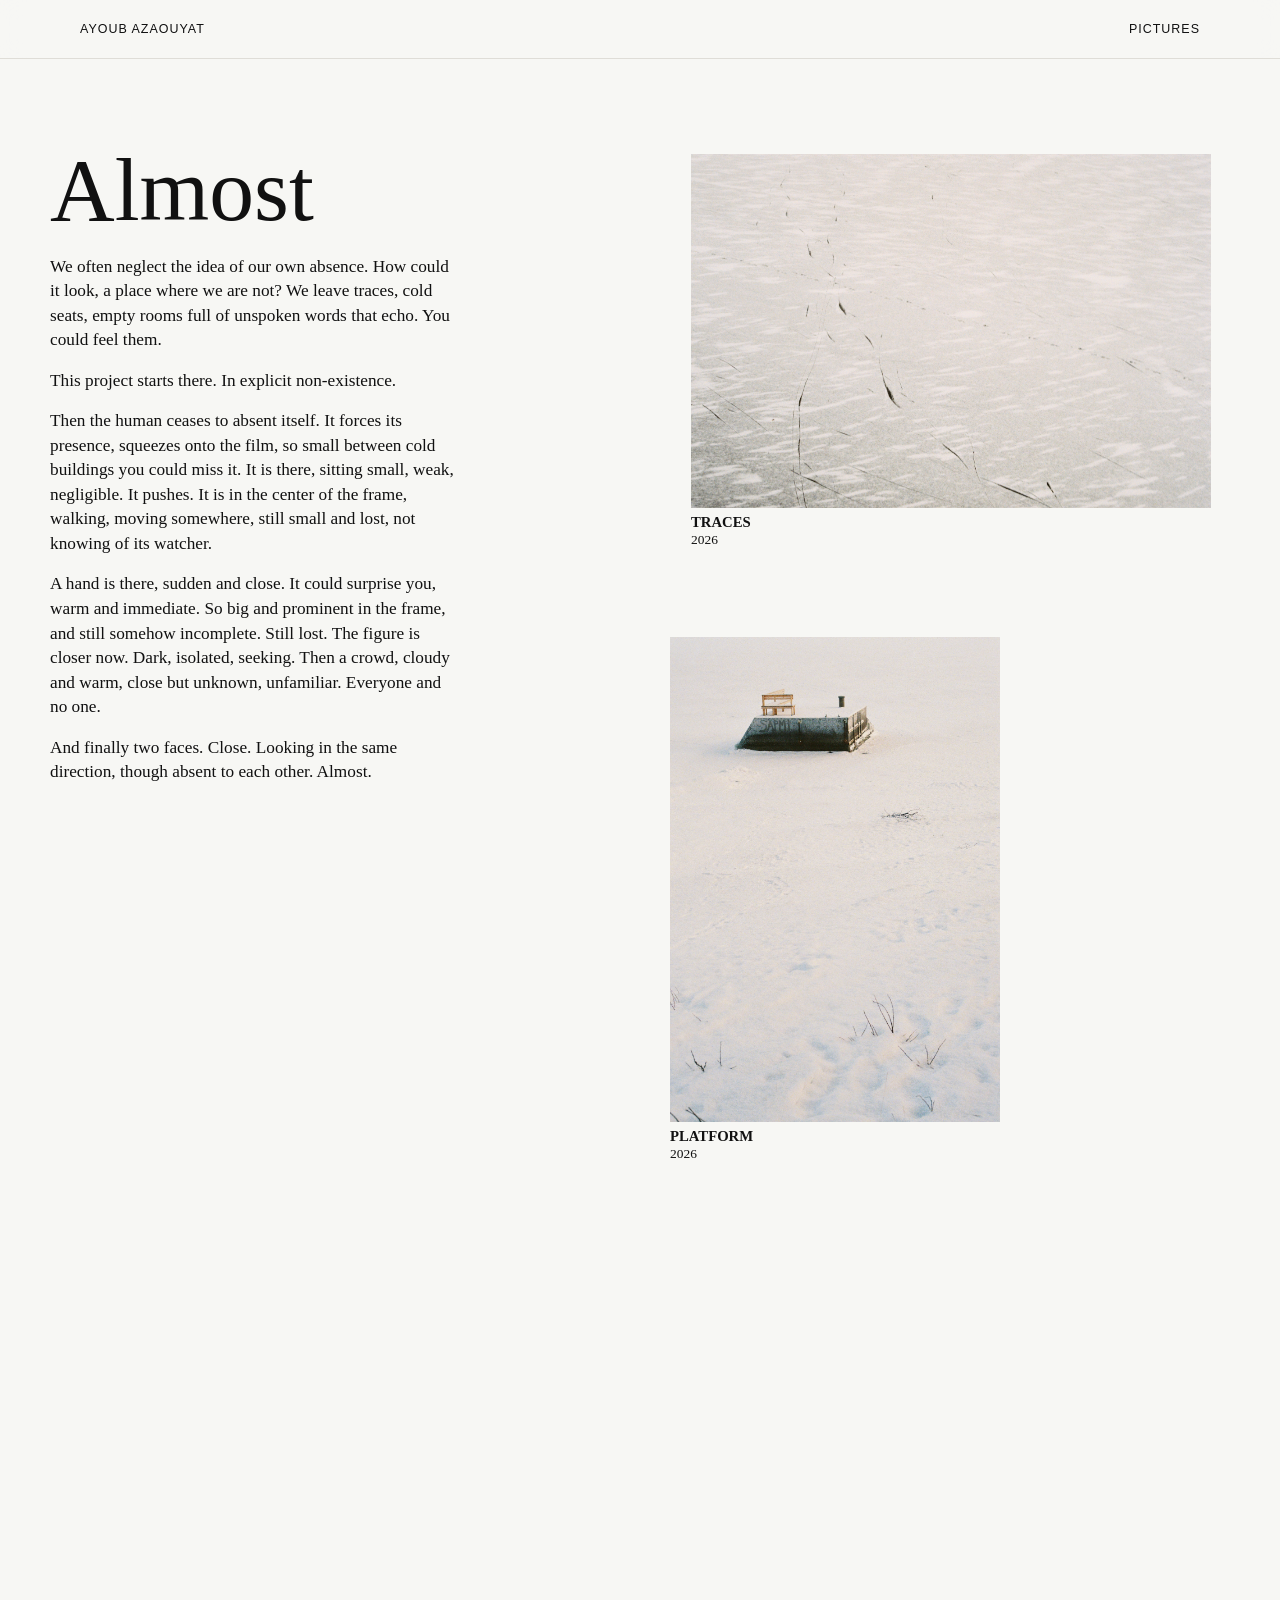
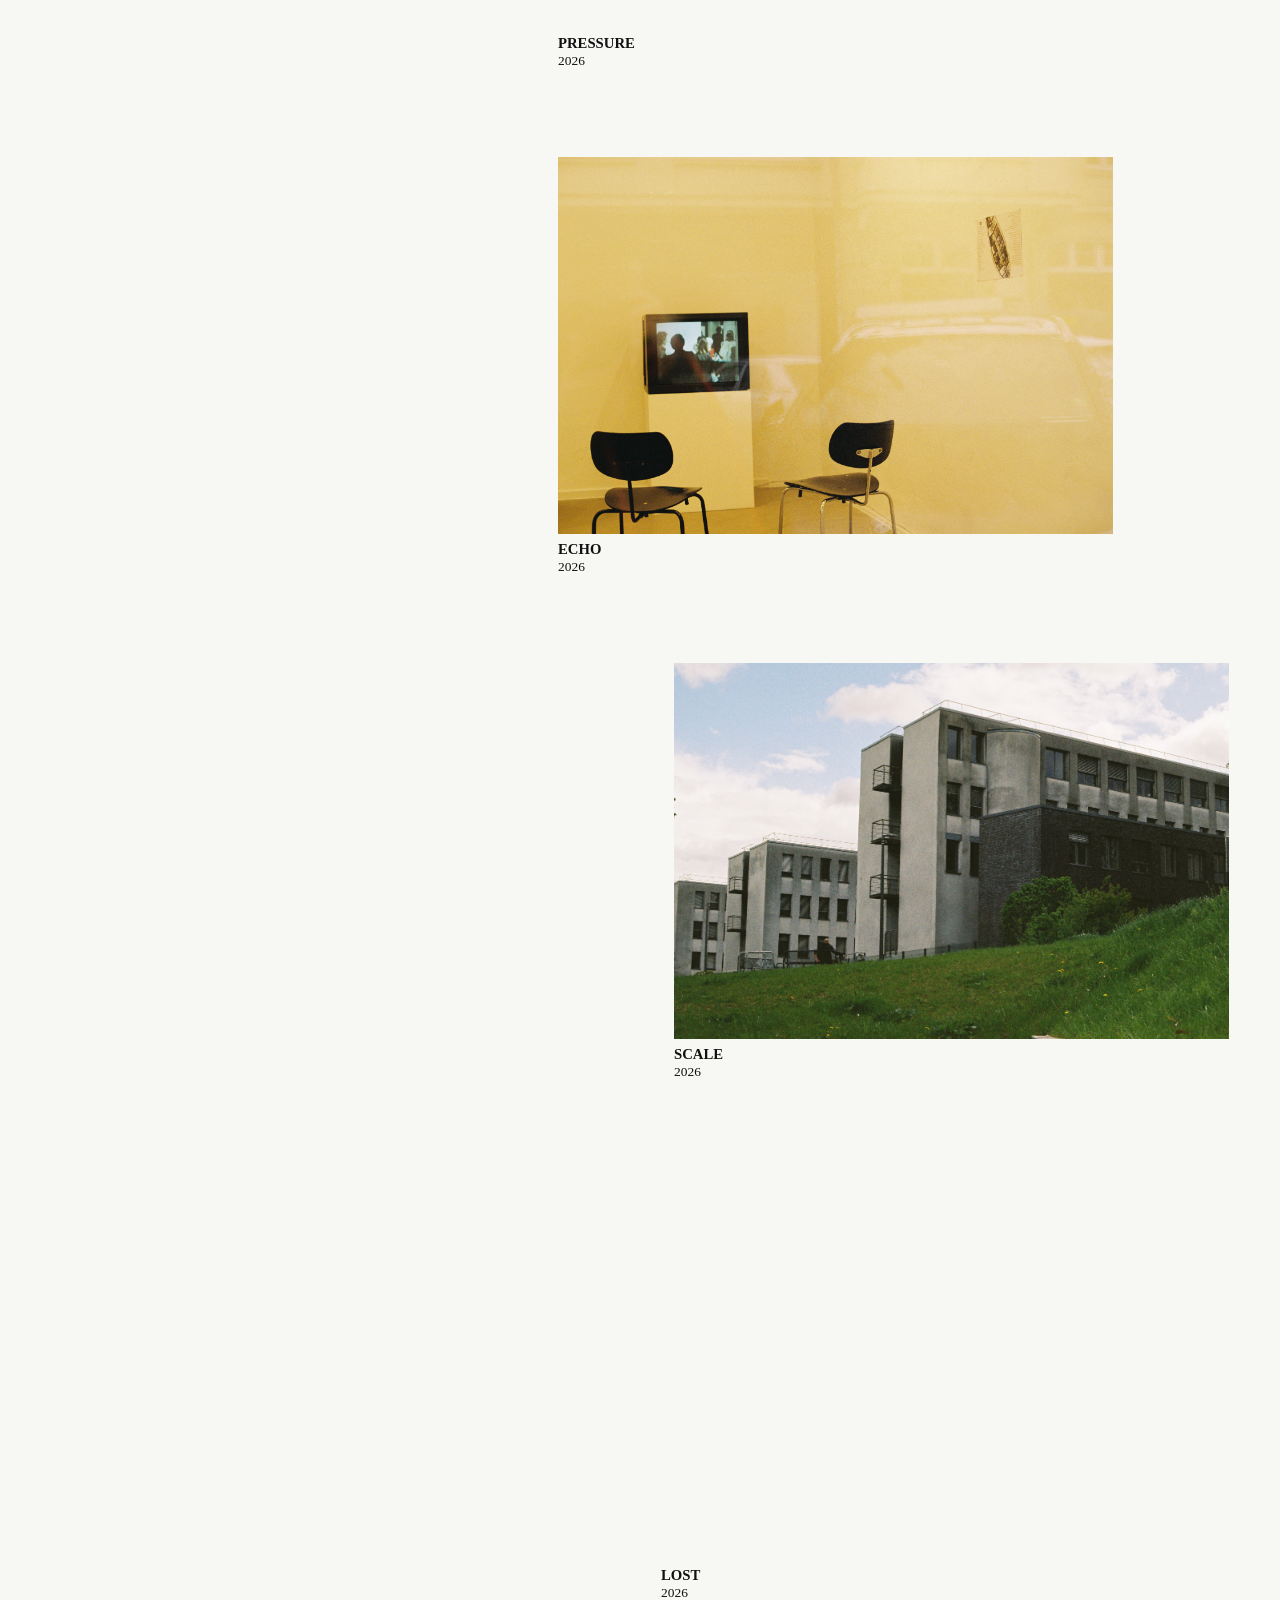
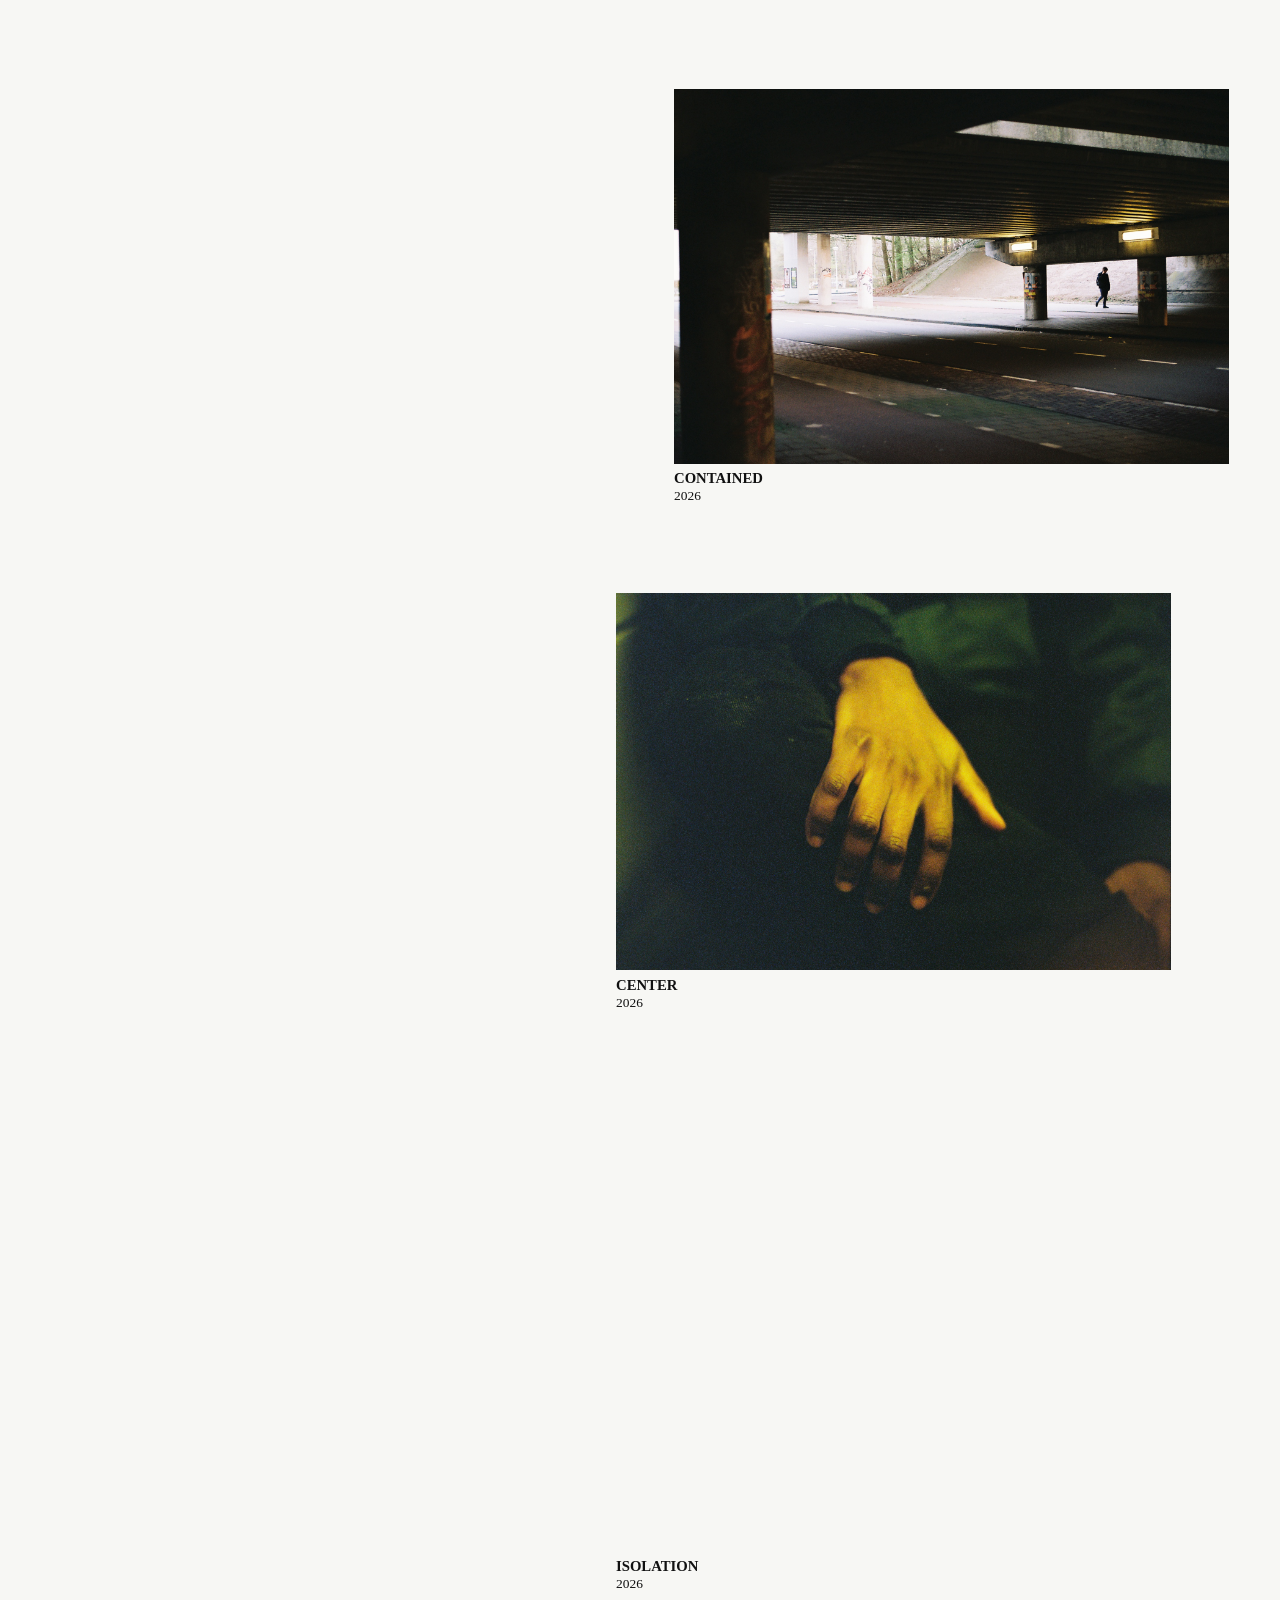
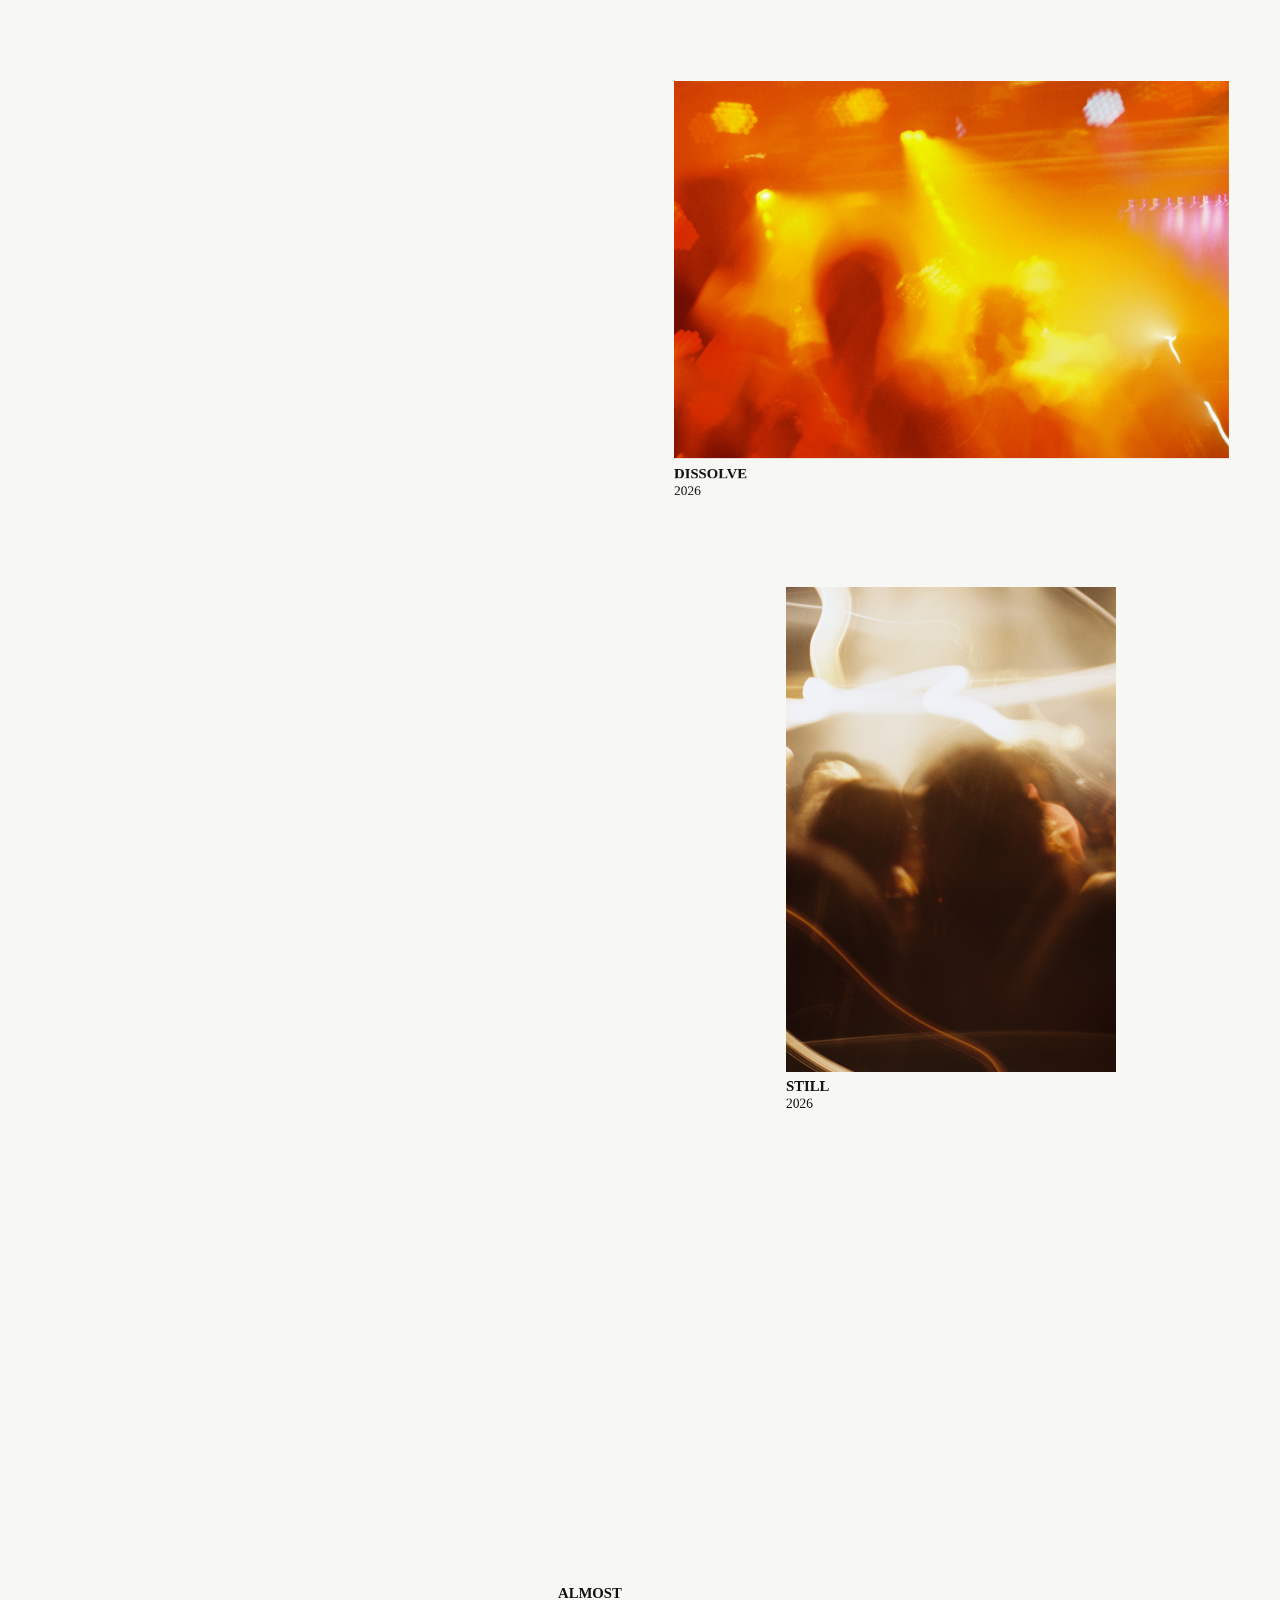
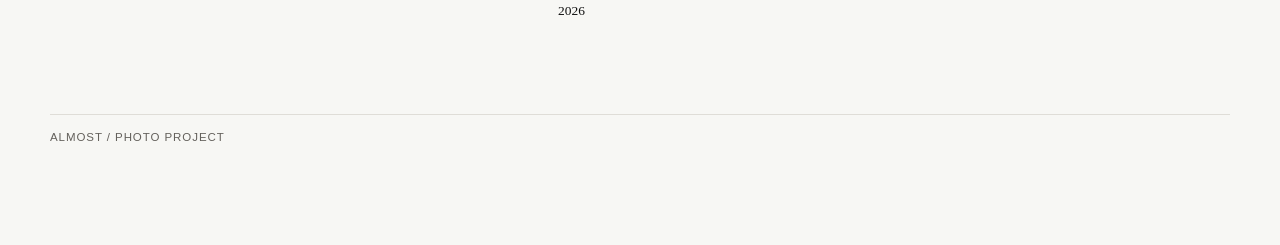
==== almost/index.html @ 8fbb7be8 "Use clean Almost project path" ====
<!DOCTYPE html>
<html lang="en">
<head>
	<meta charset="utf-8" />
	<meta name="viewport" content="width=device-width, initial-scale=1" />
	<title>Almost | Ayoub Azaouyat</title>
	<style>
		:root {
			color-scheme: light;
			--page: #f7f7f4;
			--paper: #ffffff;
			--ink: #111111;
			--muted: #64615c;
			--line: #dfddd7;
		}

		*,
		*::before,
		*::after {
			box-sizing: border-box;
		}

		html {
			scroll-behavior: smooth;
		}

		body {
			margin: 0;
			min-height: 100vh;
			color: var(--ink);
			background: var(--page);
			font-family: Georgia, "Times New Roman", serif;
		}

		body.focus-lock {
			overflow: hidden;
		}

		a {
			color: inherit;
		}

		.site-header {
			position: sticky;
			top: 0;
			z-index: 5;
			border-bottom: 1px solid var(--line);
			background: rgba(247, 247, 244, 0.9);
			backdrop-filter: blur(12px);
		}

		.nav {
			width: min(1120px, calc(100% - 32px));
			margin: 0 auto;
			min-height: 58px;
			display: flex;
			align-items: center;
			justify-content: space-between;
			gap: 1rem;
			font-family: Arial, Helvetica, sans-serif;
			font-size: 0.78rem;
			letter-spacing: 0.08em;
			text-transform: uppercase;
		}

		.nav a {
			text-decoration: none;
		}

		.nav a:hover,
		.nav a:focus-visible {
			text-decoration: underline;
			text-underline-offset: 0.32em;
		}

		main {
			width: min(1180px, calc(100% - 32px));
			margin: 0 auto;
			padding: clamp(2.8rem, 7vw, 5.8rem) 0 clamp(3rem, 8vw, 7rem);
		}

		.project {
			display: grid;
			grid-template-columns: minmax(280px, 0.75fr) minmax(0, 1.25fr);
			gap: clamp(2.5rem, 8vw, 7rem);
			align-items: start;
		}

		.intro {
			position: sticky;
			top: 96px;
			max-width: 440px;
			transition: transform 820ms cubic-bezier(0.25, 0.8, 0.25, 1);
			will-change: transform;
		}

		.kicker {
			margin: 0 0 0.8rem;
			font-family: Arial, Helvetica, sans-serif;
			font-size: 0.72rem;
			font-weight: 700;
			letter-spacing: 0.16em;
			text-transform: uppercase;
			color: var(--muted);
		}

		h1 {
			margin: 0 0 1.45rem;
			font-size: clamp(2.6rem, 8vw, 5.6rem);
			font-weight: 400;
			line-height: 0.92;
			letter-spacing: 0;
		}

		.statement {
			font-size: clamp(0.98rem, 1.5vw, 1.08rem);
			line-height: 1.42;
		}

		.statement p {
			margin: 0;
		}

		.statement p + p {
			margin-top: 1rem;
		}

		.gallery {
			display: flex;
			flex-direction: column;
			gap: clamp(3rem, 7vw, 6rem);
			padding-top: 0.35rem;
			overflow-x: clip;
		}

		.photo {
			--shift: 0px;
			margin: 0;
			width: min(92%, 580px);
			align-self: center;
			transform: translateX(var(--shift));
			transition: transform 900ms cubic-bezier(0.25, 0.8, 0.25, 1);
			will-change: transform;
		}

		.photo.small {
			width: min(84%, 520px);
		}

		.photo.medium {
			width: min(88%, 555px);
		}

		.photo.portrait {
			width: min(50%, 330px);
		}

		.photo.left {
			--shift: clamp(-58px, -6vw, -28px);
		}

		.photo.center {
			--shift: 0px;
		}

		.photo.right {
			--shift: clamp(28px, 6vw, 58px);
		}

		.photo a {
			display: block;
			background: transparent;
			text-decoration: none;
			cursor: zoom-in;
		}

		.photo img {
			display: block;
			width: 100%;
			max-width: 100%;
			height: auto;
			box-shadow: none;
		}

		.photo figcaption {
			margin-top: 0.45rem;
			color: var(--ink);
			line-height: 1.05;
		}

		.photo-title {
			display: block;
			font-size: clamp(0.82rem, 1.15vw, 0.95rem);
			font-weight: 700;
			text-transform: uppercase;
		}

		.photo-year {
			display: block;
			margin-top: 0.16rem;
			font-size: clamp(0.8rem, 1.05vw, 0.92rem);
		}

		body.focus-transition .intro {
			transform: translateX(clamp(-64px, -7vw, -32px));
		}

		body.focus-transition .photo.is-before {
			transform: translateX(var(--shift)) translateY(-18vh) scale(0.985);
		}

		body.focus-transition .photo.is-after {
			transform: translateX(var(--shift)) translateY(18vh) scale(0.985);
		}

		body.focus-transition .photo.is-current {
			transform: translateX(var(--shift)) scale(0.995);
		}

		body.focus-transition.focus-active .photo.is-current {
			transform: translateX(var(--shift)) scale(0.995);
		}

		.focus-view {
			position: fixed;
			inset: 0;
			z-index: 20;
			display: grid;
			grid-template-rows: auto 1fr;
			min-height: 100vh;
			padding: clamp(1rem, 2vw, 1.75rem);
			background: #ffffff;
			color: var(--ink);
			opacity: 0;
			pointer-events: none;
			visibility: hidden;
			transition: opacity 680ms cubic-bezier(0.25, 0.8, 0.25, 1), visibility 0s linear 680ms;
		}

		.focus-view.is-open {
			opacity: 1;
			pointer-events: auto;
			visibility: visible;
			transition-delay: 0s;
		}

		.focus-toolbar {
			display: flex;
			align-items: center;
			justify-content: space-between;
			gap: 1rem;
			min-height: 2.25rem;
			font-family: Arial, Helvetica, sans-serif;
			font-size: 0.68rem;
			letter-spacing: 0.1em;
			text-transform: uppercase;
		}

		.focus-count {
			color: var(--muted);
		}

		.focus-button {
			appearance: none;
			border: 0;
			border-radius: 0;
			padding: 0;
			color: inherit;
			background: transparent;
			font: inherit;
			letter-spacing: inherit;
			text-transform: inherit;
			cursor: pointer;
		}

		.focus-button:hover,
		.focus-button:focus-visible {
			text-decoration: underline;
			text-underline-offset: 0.32em;
		}

		.focus-stage {
			position: relative;
			display: grid;
			grid-template-rows: minmax(0, 1fr) auto;
			justify-items: center;
			align-items: end;
			gap: 1.1rem;
			min-height: 0;
		}

		.focus-figure {
			--origin-x: 0px;
			--origin-y: 0px;
			--origin-scale-x: 1;
			--origin-scale-y: 1;
			justify-self: center;
			margin: 0;
			display: flex;
			flex-direction: column;
			align-items: flex-start;
			justify-content: center;
			width: fit-content;
			max-width: 100%;
			min-height: 0;
			height: 100%;
			transform: translate(var(--origin-x), var(--origin-y)) scale(var(--origin-scale-x), var(--origin-scale-y));
			transform-origin: top left;
			transition: transform 1400ms cubic-bezier(0.18, 0.72, 0.2, 1);
		}

		.focus-view.is-open .focus-figure {
			transform: translate(0, 0) scale(1);
		}

		.focus-image-wrap {
			display: flex;
			align-items: flex-end;
			justify-content: center;
			width: 100%;
			min-height: 0;
			flex: 1 1 auto;
		}

		.focus-image {
			display: block;
			width: auto;
			max-width: min(100%, 1120px);
			max-height: calc(100vh - 12.5rem);
			height: auto;
			object-fit: contain;
			opacity: 1;
		}

		.focus-caption {
			width: 100%;
			margin: 0.3rem 0 0;
			line-height: 1.05;
		}

		.focus-title {
			display: block;
			font-size: clamp(0.92rem, 1.25vw, 1.08rem);
			font-weight: 700;
			text-transform: uppercase;
		}

		.focus-year {
			display: block;
			margin-top: 0.18rem;
			font-size: clamp(0.88rem, 1.15vw, 1rem);
		}

		.focus-nav {
			padding: 0;
			font-size: 0.72rem;
		}

		.focus-controls {
			display: flex;
			align-items: center;
			justify-content: center;
			gap: clamp(2rem, 8vw, 5.5rem);
			width: min(100%, 1120px);
			padding-bottom: clamp(0.35rem, 1.2vw, 0.9rem);
			opacity: 0;
			transform: translateY(5px);
			transition: opacity 620ms ease, transform 680ms cubic-bezier(0.25, 0.8, 0.25, 1);
		}

		.focus-view.is-open .focus-controls {
			opacity: 1;
			transform: translateY(0);
		}

		@media (prefers-reduced-motion: reduce) {
			.intro,
			.photo,
			.focus-view,
			.focus-figure,
			.focus-controls {
				transition: none;
			}
		}

		.footer-note {
			margin: clamp(3rem, 8vw, 6rem) 0 0;
			border-top: 1px solid var(--line);
			padding-top: 1rem;
			font-family: Arial, Helvetica, sans-serif;
			font-size: 0.72rem;
			letter-spacing: 0.08em;
			text-transform: uppercase;
			color: var(--muted);
		}

		@media (max-width: 820px) {
			.nav {
				min-height: 54px;
			}

			.project {
				grid-template-columns: 1fr;
			}

			.intro {
				position: static;
				max-width: 680px;
			}

			.gallery {
				gap: clamp(2rem, 8vw, 3.8rem);
			}

			.focus-image {
				max-height: calc(100vh - 13rem);
			}
		}

		@media (max-width: 560px) {
			main {
				width: min(100% - 24px, 1120px);
			}

			.photo,
			.photo.small,
			.photo.medium,
			.photo.portrait {
				width: min(100%, 520px);
				align-self: stretch;
				transform: none;
			}

			.focus-view {
				padding: 0.85rem;
			}
		}
	</style>
</head>
<body>
	<header class="site-header">
		<nav class="nav" aria-label="Project navigation">
			<a href="../index.html">Ayoub Azaouyat</a>
			<a href="#pictures">Pictures</a>
		</nav>
	</header>

	<main>
		<article class="project">
			<section class="intro" aria-labelledby="project-title">
				<h1 id="project-title">Almost</h1>
				<div class="statement">
					<p>We often neglect the idea of our own absence. How could it look, a place where we are not? We leave traces, cold seats, empty rooms full of unspoken words that echo. You could feel them.</p>
					<p>This project starts there. In explicit non-existence.</p>
					<p>Then the human ceases to absent itself. It forces its presence, squeezes onto the film, so small between cold buildings you could miss it. It is there, sitting small, weak, negligible. It pushes. It is in the center of the frame, walking, moving somewhere, still small and lost, not knowing of its watcher.</p>
					<p>A hand is there, sudden and close. It could surprise you, warm and immediate. So big and prominent in the frame, and still somehow incomplete. Still lost. The figure is closer now. Dark, isolated, seeking. Then a crowd, cloudy and warm, close but unknown, unfamiliar. Everyone and no one.</p>
					<p>And finally two faces. Close. Looking in the same direction, though absent to each other. Almost.</p>
				</div>
			</section>

			<section class="gallery" id="pictures" aria-label="Almost pictures">
				<figure class="photo small right" data-order="1">
					<a href="../almost%20pictures/Traces_2026.jpg">
						<img src="../almost%20pictures/Traces_2026.jpg" alt="Traces, 2026." loading="eager" decoding="async" />
					</a>
					<figcaption>
						<span class="photo-title">Traces</span>
						<span class="photo-year">2026</span>
					</figcaption>
				</figure>
				<figure class="photo portrait left" data-order="2">
					<a href="../almost%20pictures/Platform_2026.jpg">
						<img src="../almost%20pictures/Platform_2026.jpg" alt="Platform, 2026." loading="lazy" decoding="async" />
					</a>
					<figcaption>
						<span class="photo-title">Platform</span>
						<span class="photo-year">2026</span>
					</figcaption>
				</figure>
				<figure class="photo medium left" data-order="3">
					<a href="../almost%20pictures/Pressure_2026.JPG">
						<img src="../almost%20pictures/Pressure_2026.JPG" alt="Pressure, 2026." loading="lazy" decoding="async" />
					</a>
					<figcaption>
						<span class="photo-title">Pressure</span>
						<span class="photo-year">2026</span>
					</figcaption>
				</figure>
				<figure class="photo medium left" data-order="4">
					<a href="../almost%20pictures/Echo_2026.JPG">
						<img src="../almost%20pictures/Echo_2026.JPG" alt="Echo, 2026." loading="lazy" decoding="async" />
					</a>
					<figcaption>
						<span class="photo-title">Echo</span>
						<span class="photo-year">2026</span>
					</figcaption>
				</figure>
				<figure class="photo medium right" data-order="5">
					<a href="../almost%20pictures/Scale_2026.jpg">
						<img src="../almost%20pictures/Scale_2026.jpg" alt="Scale, 2026." loading="lazy" decoding="async" />
					</a>
					<figcaption>
						<span class="photo-title">Scale</span>
						<span class="photo-year">2026</span>
					</figcaption>
				</figure>
				<figure class="photo right" data-order="6">
					<a href="../almost%20pictures/Lost_2026.jpg">
						<img src="../almost%20pictures/Lost_2026.jpg" alt="Lost, 2026." loading="lazy" decoding="async" />
					</a>
					<figcaption>
						<span class="photo-title">Lost</span>
						<span class="photo-year">2026</span>
					</figcaption>
				</figure>
				<figure class="photo medium right" data-order="7">
					<a href="../almost%20pictures/Contained_2026.JPG">
						<img src="../almost%20pictures/Contained_2026.JPG" alt="Contained, 2026." loading="lazy" decoding="async" />
					</a>
					<figcaption>
						<span class="photo-title">Contained</span>
						<span class="photo-year">2026</span>
					</figcaption>
				</figure>
				<figure class="photo medium center" data-order="8">
					<a href="../almost%20pictures/Center_20226.JPG">
						<img src="../almost%20pictures/Center_20226.JPG" alt="Center, 2026." loading="lazy" decoding="async" />
					</a>
					<figcaption>
						<span class="photo-title">Center</span>
						<span class="photo-year">2026</span>
					</figcaption>
				</figure>
				<figure class="photo medium center" data-order="9">
					<a href="../almost%20pictures/Isolation_2026.JPG">
						<img src="../almost%20pictures/Isolation_2026.JPG" alt="Isolation, 2026." loading="lazy" decoding="async" />
					</a>
					<figcaption>
						<span class="photo-title">Isolation</span>
						<span class="photo-year">2026</span>
					</figcaption>
				</figure>
				<figure class="photo medium right" data-order="10">
					<a href="../almost%20pictures/Dissolve_2026.JPG">
						<img src="../almost%20pictures/Dissolve_2026.JPG" alt="Dissolve, 2026." loading="lazy" decoding="async" />
					</a>
					<figcaption>
						<span class="photo-title">Dissolve</span>
						<span class="photo-year">2026</span>
					</figcaption>
				</figure>
				<figure class="photo portrait right" data-order="11">
					<a href="../almost%20pictures/Still_2026.jpg">
						<img src="../almost%20pictures/Still_2026.jpg" alt="Still, 2026." loading="lazy" decoding="async" />
					</a>
					<figcaption>
						<span class="photo-title">Still</span>
						<span class="photo-year">2026</span>
					</figcaption>
				</figure>
				<figure class="photo medium left" data-order="12">
					<a href="../almost%20pictures/Almost_2026.JPG">
						<img src="../almost%20pictures/Almost_2026.JPG" alt="Almost, 2026." loading="lazy" decoding="async" />
					</a>
					<figcaption>
						<span class="photo-title">Almost</span>
						<span class="photo-year">2026</span>
					</figcaption>
				</figure>
			</section>
		</article>

		<p class="footer-note">Almost / Photo project</p>
	</main>

	<div class="focus-view" id="focus-view" aria-hidden="true">
		<div class="focus-toolbar">
			<button class="focus-button" type="button" data-focus-close>Back</button>
			<span class="focus-count" id="focus-count"></span>
		</div>
		<div class="focus-stage">
			<figure class="focus-figure">
				<div class="focus-image-wrap">
					<img class="focus-image" id="focus-image" alt="" />
				</div>
				<figcaption class="focus-caption">
					<span class="focus-title" id="focus-title"></span>
					<span class="focus-year" id="focus-year"></span>
				</figcaption>
			</figure>
			<div class="focus-controls">
				<button class="focus-button focus-nav" type="button" data-focus-prev>Previous</button>
				<button class="focus-button focus-nav" type="button" data-focus-next>Next</button>
			</div>
		</div>
	</div>

	<script>
		(() => {
			const figures = [...document.querySelectorAll(".gallery figure")]
				.sort((a, b) => Number(a.dataset.order) - Number(b.dataset.order));
			const focusView = document.getElementById("focus-view");
			const focusFigure = document.querySelector(".focus-figure");
			const focusImage = document.getElementById("focus-image");
			const focusTitle = document.getElementById("focus-title");
			const focusYear = document.getElementById("focus-year");
			const focusCount = document.getElementById("focus-count");
			const closeButton = document.querySelector("[data-focus-close]");
			const prevButton = document.querySelector("[data-focus-prev]");
			const nextButton = document.querySelector("[data-focus-next]");
			let currentIndex = 0;
			let lastTrigger = null;
			let closeTimer = null;
			let openTimer = null;

			const pictures = figures.map((figure) => {
				const image = figure.querySelector("img");
				return {
					figure,
					image,
					link: figure.querySelector("a"),
					src: image.currentSrc || image.src,
					alt: image.alt,
					title: figure.querySelector(".photo-title").textContent.trim(),
					year: figure.querySelector(".photo-year").textContent.trim()
				};
			});

			function showPicture(index) {
				currentIndex = (index + pictures.length) % pictures.length;
				const picture = pictures[currentIndex];
				focusImage.src = picture.src;
				focusImage.alt = picture.alt;
				focusTitle.textContent = picture.title;
				focusYear.textContent = picture.year;
				focusCount.textContent = `${currentIndex + 1} / ${pictures.length}`;
			}

			function openFocus(index, trigger) {
				window.clearTimeout(closeTimer);
				window.clearTimeout(openTimer);
				lastTrigger = trigger;
				showPicture(index);
				prepareMainTransition(index);
				document.body.classList.add("focus-lock", "focus-transition");
				openTimer = window.setTimeout(() => {
					document.body.classList.add("focus-active");
					setFocusOrigin(pictures[index]);
					focusView.classList.add("is-open");
					focusView.setAttribute("aria-hidden", "false");
					closeButton.focus({ preventScroll: true });
				}, 220);
			}

			function closeFocus() {
				window.clearTimeout(openTimer);
				focusView.classList.remove("is-open");
				focusView.setAttribute("aria-hidden", "true");
				closeTimer = window.setTimeout(() => {
					clearMainTransition();
					document.body.classList.remove("focus-lock", "focus-transition", "focus-active");
					if (lastTrigger) {
						lastTrigger.focus({ preventScroll: true });
					}
				}, 520);
			}

			function showNext() {
				showPicture(currentIndex + 1);
			}

			function showPrevious() {
				showPicture(currentIndex - 1);
			}

			function prepareMainTransition(index) {
				pictures.forEach((picture, pictureIndex) => {
					picture.figure.classList.toggle("is-before", pictureIndex < index);
					picture.figure.classList.toggle("is-current", pictureIndex === index);
					picture.figure.classList.toggle("is-after", pictureIndex > index);
				});
			}

			function clearMainTransition() {
				pictures.forEach((picture) => {
					picture.figure.classList.remove("is-before", "is-current", "is-after");
				});
			}

			function setFocusOrigin(picture) {
				if (!picture || window.matchMedia("(prefers-reduced-motion: reduce)").matches) {
					focusFigure.style.removeProperty("--origin-x");
					focusFigure.style.removeProperty("--origin-y");
					focusFigure.style.removeProperty("--origin-scale-x");
					focusFigure.style.removeProperty("--origin-scale-y");
					return;
				}

				const start = picture.figure.getBoundingClientRect();
				const end = focusFigure.getBoundingClientRect();
				if (!start.width || !start.height || !end.width || !end.height) {
					return;
				}

				focusFigure.style.setProperty("--origin-x", `${start.left - end.left}px`);
				focusFigure.style.setProperty("--origin-y", `${start.top - end.top}px`);
				focusFigure.style.setProperty("--origin-scale-x", `${start.width / end.width}`);
				focusFigure.style.setProperty("--origin-scale-y", `${start.height / end.height}`);
			}

			pictures.forEach((picture, index) => {
				picture.link.addEventListener("click", (event) => {
					event.preventDefault();
					openFocus(index, picture.link);
				});
			});

			closeButton.addEventListener("click", closeFocus);
			nextButton.addEventListener("click", showNext);
			prevButton.addEventListener("click", showPrevious);

			document.addEventListener("keydown", (event) => {
				if (!focusView.classList.contains("is-open")) {
					return;
				}

				if (event.key === "Escape") {
					closeFocus();
				} else if (event.key === "ArrowRight") {
					showNext();
				} else if (event.key === "ArrowLeft") {
					showPrevious();
				}
			});
		})();
	</script>
</body>
</html>
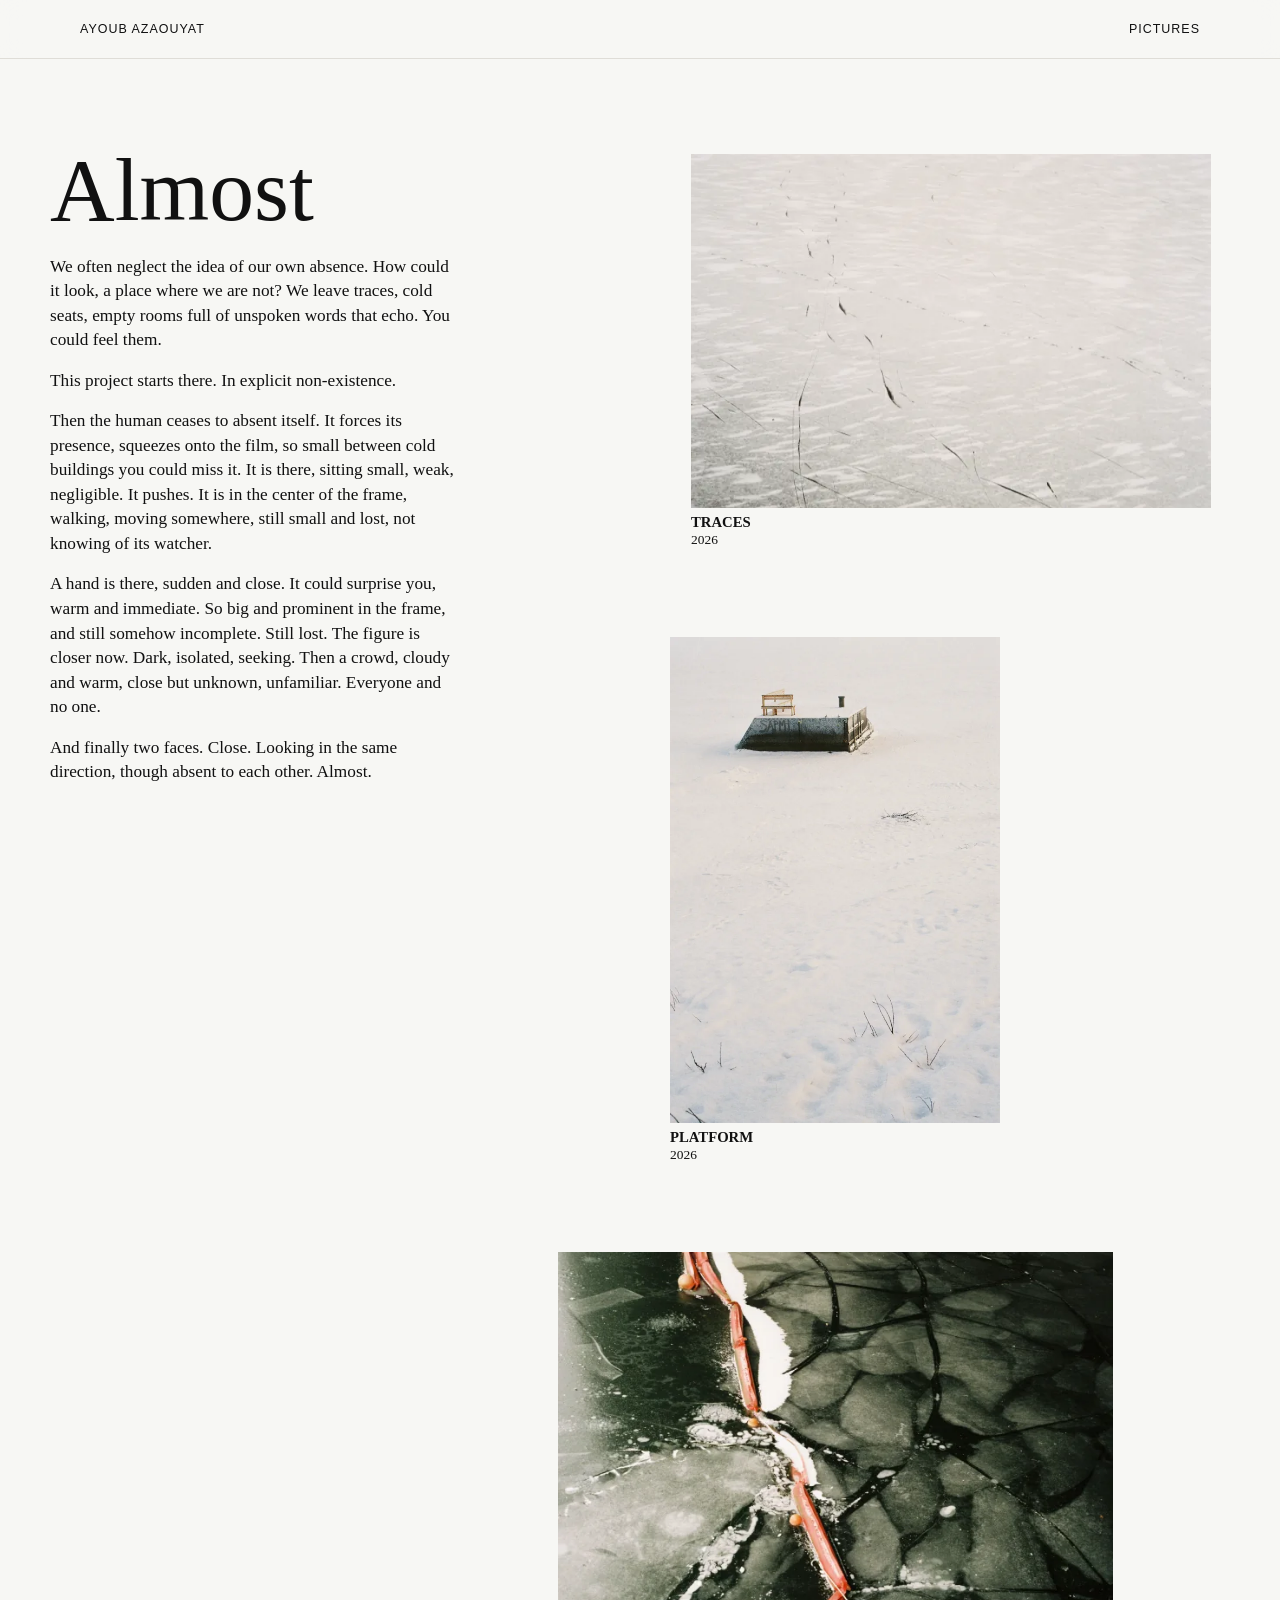
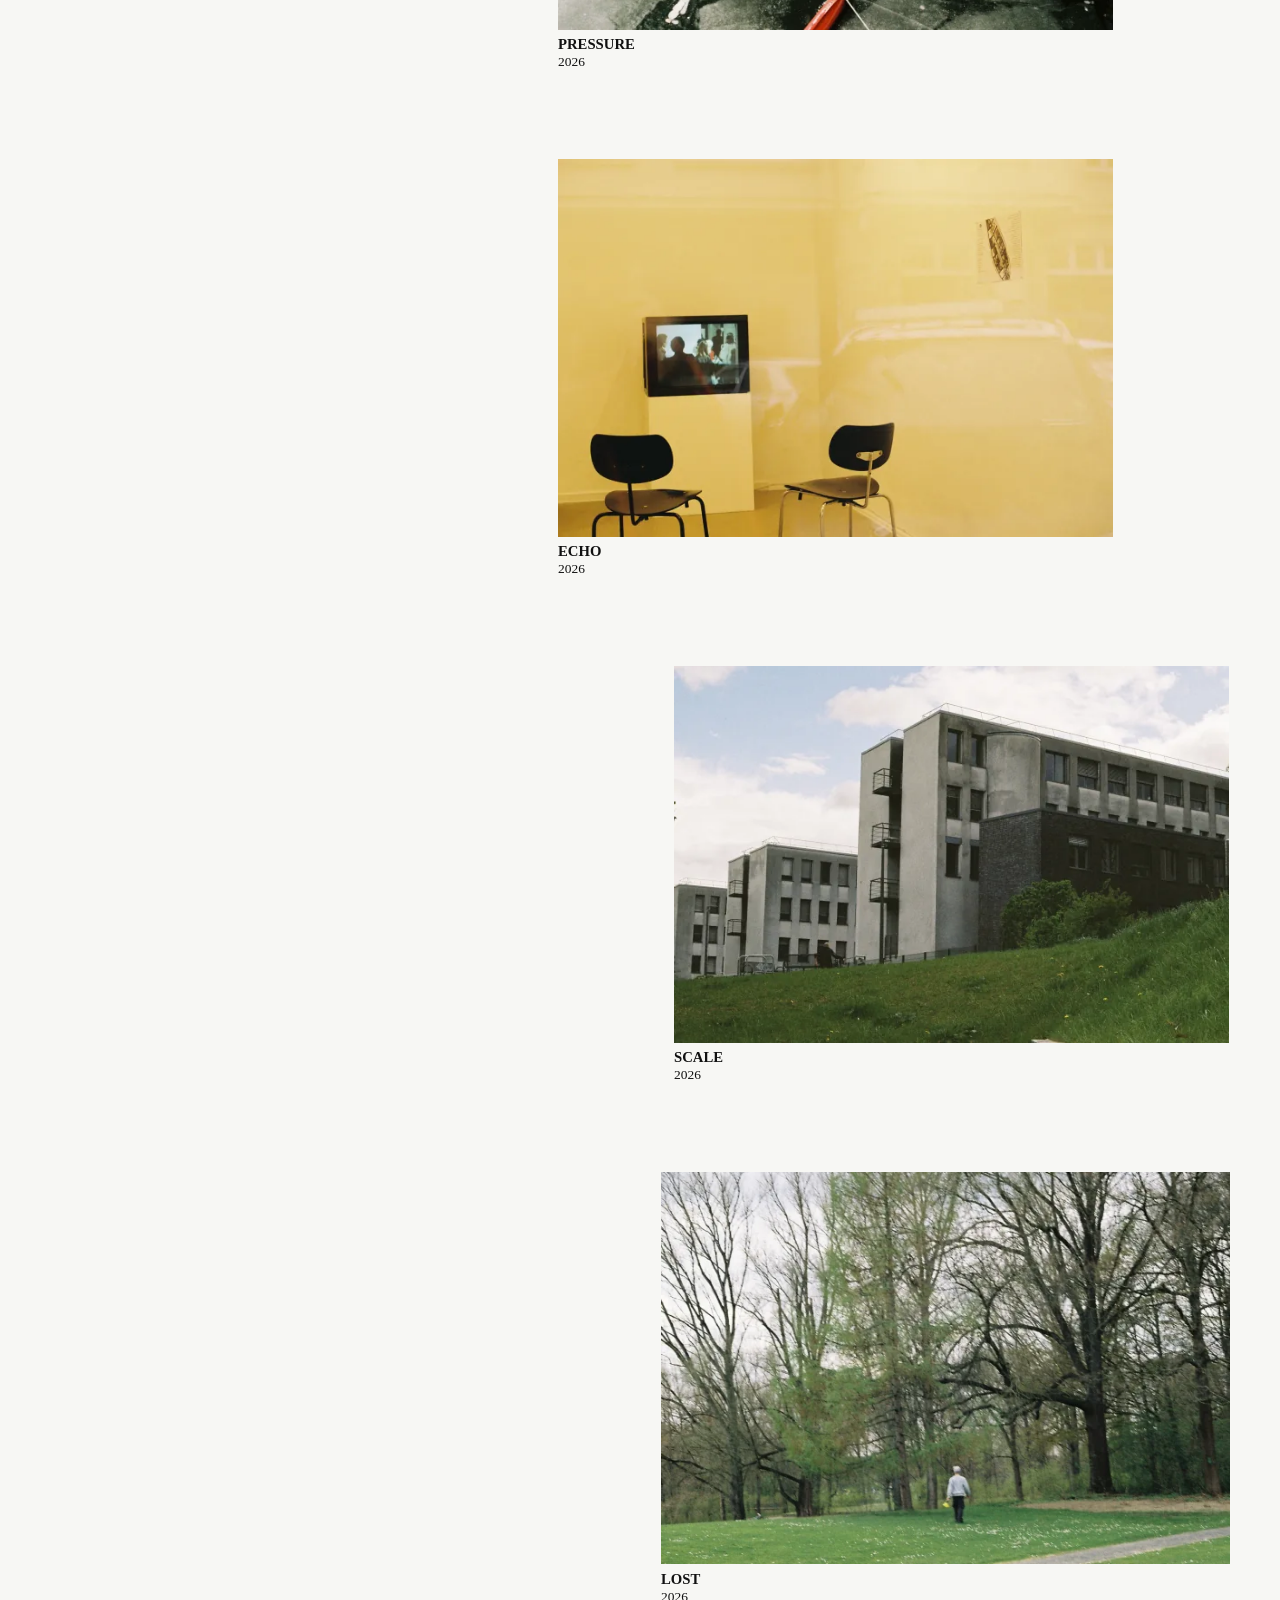
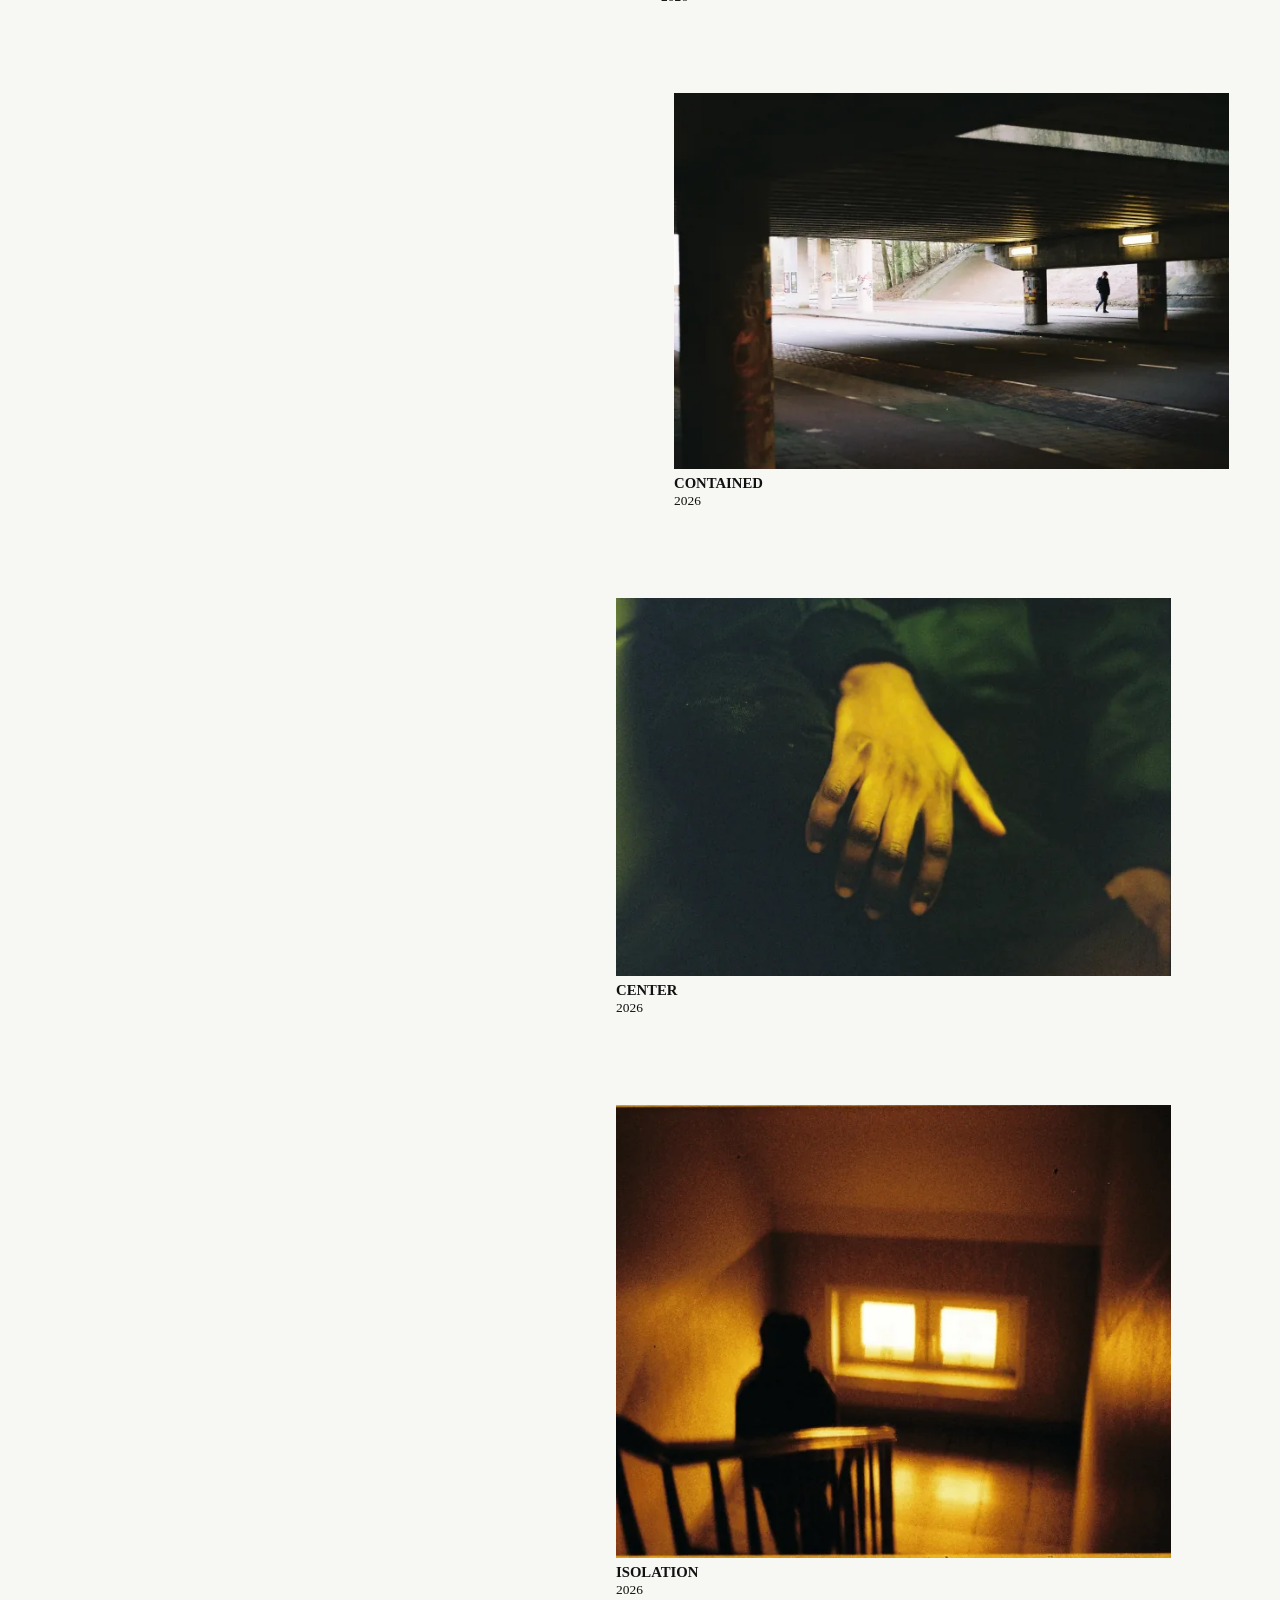
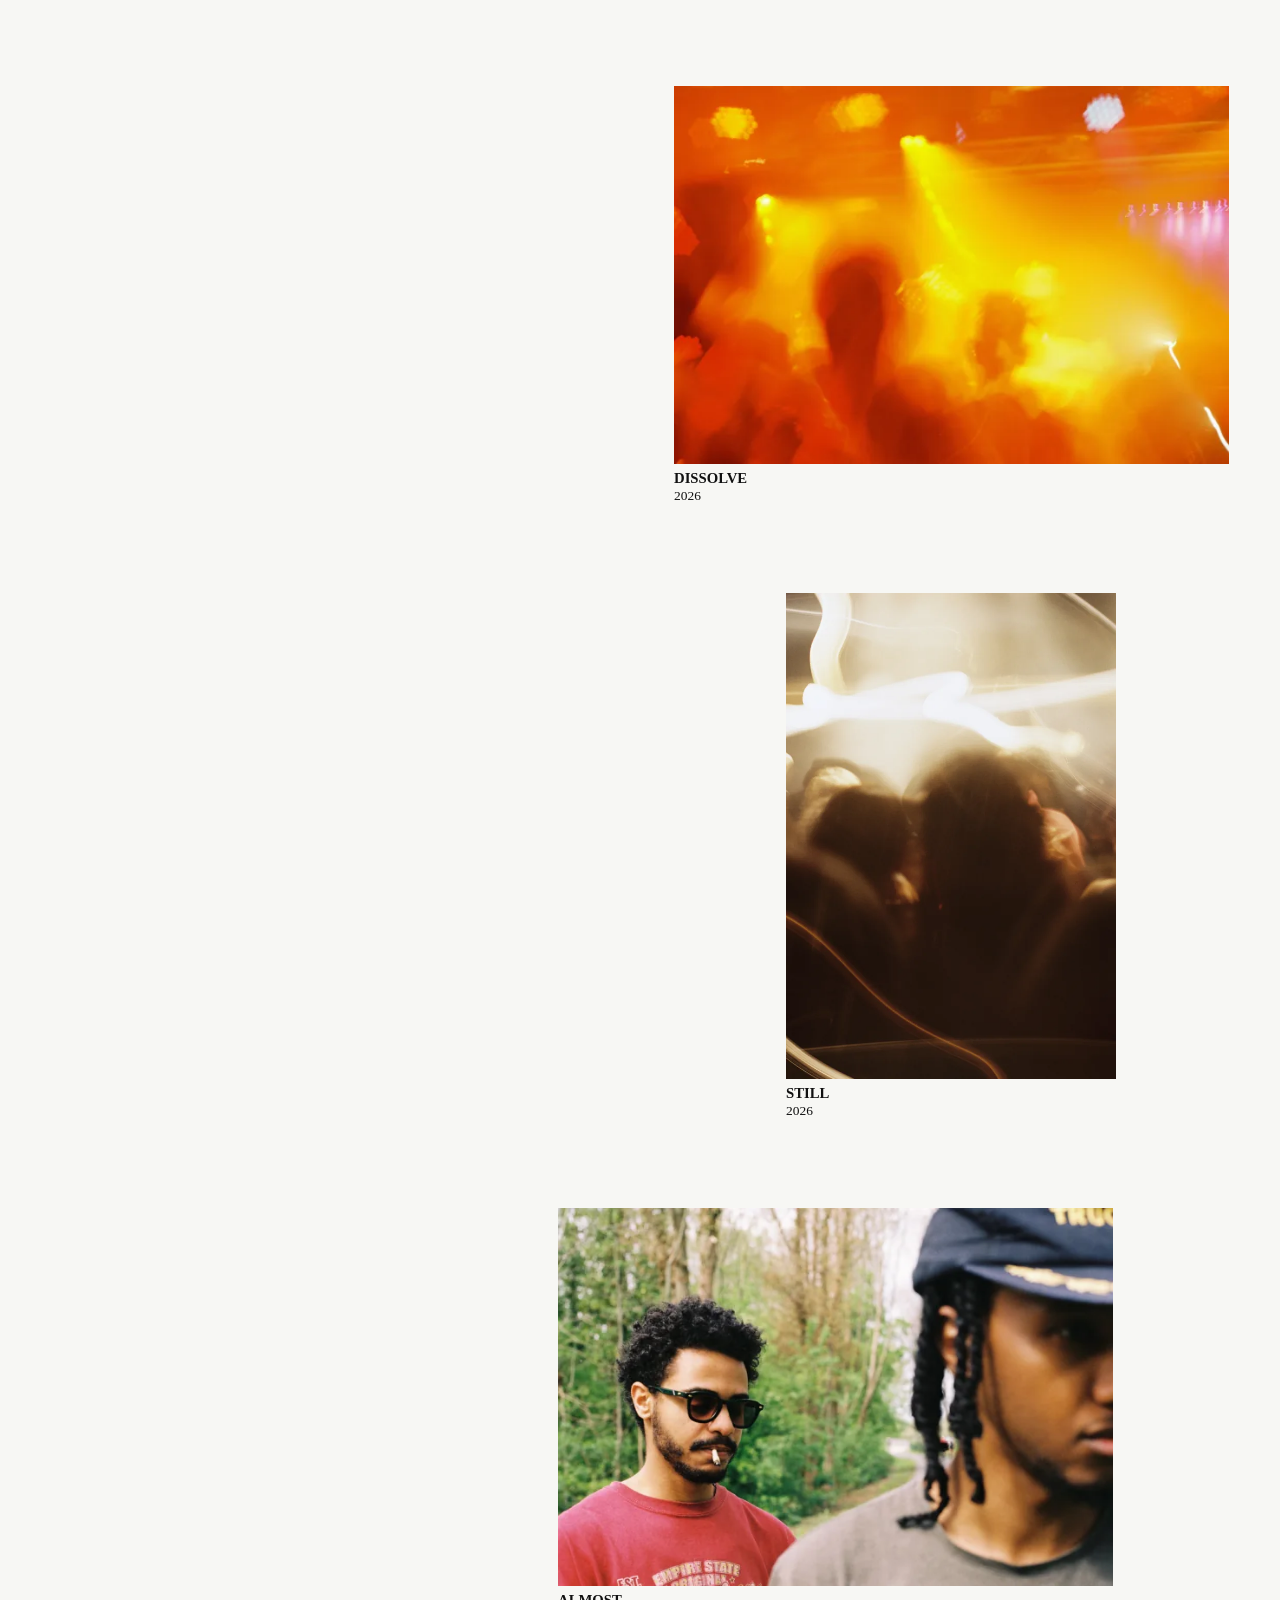
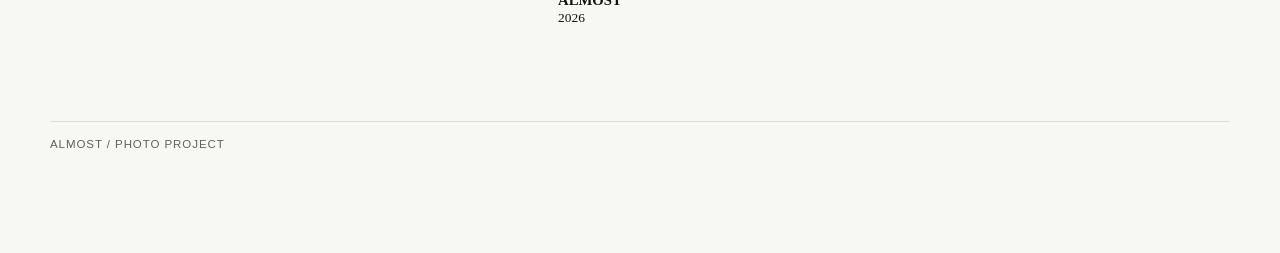
==== commit fe3e09e0: "Optimize Almost project images" ====
--- a/almost/index.html
+++ b/almost/index.html
@@ -3,6 +3,7 @@
 <head>
 	<meta charset="utf-8" />
 	<meta name="viewport" content="width=device-width, initial-scale=1" />
+	<link rel="preload" as="image" href="../assets/almost/optimized/Traces_2026-640.webp" imagesrcset="../assets/almost/optimized/Traces_2026-640.webp 640w, ../assets/almost/optimized/Traces_2026-960.webp 960w, ../assets/almost/optimized/Traces_2026-1400.webp 1400w, ../assets/almost/optimized/Traces_2026-1800.webp 1800w" imagesizes="(max-width: 560px) calc(100vw - 24px), (max-width: 820px) 84vw, 520px" />
 	<title>Almost | Ayoub Azaouyat</title>
 	<style>
 		:root {
@@ -461,7 +462,7 @@
 			<section class="gallery" id="pictures" aria-label="Almost pictures">
 				<figure class="photo small right" data-order="1">
 					<a href="../almost%20pictures/Traces_2026.jpg">
-						<img src="../almost%20pictures/Traces_2026.jpg" alt="Traces, 2026." loading="eager" decoding="async" />
+						<img src="../assets/almost/optimized/Traces_2026-640.webp" srcset="../assets/almost/optimized/Traces_2026-640.webp 640w, ../assets/almost/optimized/Traces_2026-960.webp 960w, ../assets/almost/optimized/Traces_2026-1400.webp 1400w, ../assets/almost/optimized/Traces_2026-1800.webp 1800w" sizes="(max-width: 560px) calc(100vw - 24px), (max-width: 820px) 84vw, 520px" width="3578" height="2433" alt="Traces, 2026." loading="eager" fetchpriority="high" decoding="async" />
 					</a>
 					<figcaption>
 						<span class="photo-title">Traces</span>
@@ -470,7 +471,7 @@
 				</figure>
 				<figure class="photo portrait left" data-order="2">
 					<a href="../almost%20pictures/Platform_2026.jpg">
-						<img src="../almost%20pictures/Platform_2026.jpg" alt="Platform, 2026." loading="lazy" decoding="async" />
+						<img src="../assets/almost/optimized/Platform_2026-640.webp" srcset="../assets/almost/optimized/Platform_2026-640.webp 640w, ../assets/almost/optimized/Platform_2026-960.webp 960w, ../assets/almost/optimized/Platform_2026-1400.webp 1400w, ../assets/almost/optimized/Platform_2026-1800.webp 1800w" sizes="(max-width: 560px) calc(100vw - 24px), (max-width: 820px) 50vw, 330px" width="2349" height="3454" alt="Platform, 2026." loading="lazy" decoding="async" />
 					</a>
 					<figcaption>
 						<span class="photo-title">Platform</span>
@@ -479,7 +480,7 @@
 				</figure>
 				<figure class="photo medium left" data-order="3">
 					<a href="../almost%20pictures/Pressure_2026.JPG">
-						<img src="../almost%20pictures/Pressure_2026.JPG" alt="Pressure, 2026." loading="lazy" decoding="async" />
+						<img src="../assets/almost/optimized/Pressure_2026-640.webp" srcset="../assets/almost/optimized/Pressure_2026-640.webp 640w, ../assets/almost/optimized/Pressure_2026-960.webp 960w, ../assets/almost/optimized/Pressure_2026-1400.webp 1400w, ../assets/almost/optimized/Pressure_2026-1800.webp 1800w" sizes="(max-width: 560px) calc(100vw - 24px), (max-width: 820px) 88vw, 555px" width="3578" height="2433" alt="Pressure, 2026." loading="lazy" decoding="async" />
 					</a>
 					<figcaption>
 						<span class="photo-title">Pressure</span>
@@ -488,7 +489,7 @@
 				</figure>
 				<figure class="photo medium left" data-order="4">
 					<a href="../almost%20pictures/Echo_2026.JPG">
-						<img src="../almost%20pictures/Echo_2026.JPG" alt="Echo, 2026." loading="lazy" decoding="async" />
+						<img src="../assets/almost/optimized/Echo_2026-640.webp" srcset="../assets/almost/optimized/Echo_2026-640.webp 640w, ../assets/almost/optimized/Echo_2026-960.webp 960w, ../assets/almost/optimized/Echo_2026-1400.webp 1400w, ../assets/almost/optimized/Echo_2026-1800.webp 1800w" sizes="(max-width: 560px) calc(100vw - 24px), (max-width: 820px) 88vw, 555px" width="3578" height="2433" alt="Echo, 2026." loading="lazy" decoding="async" />
 					</a>
 					<figcaption>
 						<span class="photo-title">Echo</span>
@@ -497,7 +498,7 @@
 				</figure>
 				<figure class="photo medium right" data-order="5">
 					<a href="../almost%20pictures/Scale_2026.jpg">
-						<img src="../almost%20pictures/Scale_2026.jpg" alt="Scale, 2026." loading="lazy" decoding="async" />
+						<img src="../assets/almost/optimized/Scale_2026-640.webp" srcset="../assets/almost/optimized/Scale_2026-640.webp 640w, ../assets/almost/optimized/Scale_2026-960.webp 960w, ../assets/almost/optimized/Scale_2026-1400.webp 1400w, ../assets/almost/optimized/Scale_2026-1800.webp 1800w" sizes="(max-width: 560px) calc(100vw - 24px), (max-width: 820px) 88vw, 555px" width="2769" height="1878" alt="Scale, 2026." loading="lazy" decoding="async" />
 					</a>
 					<figcaption>
 						<span class="photo-title">Scale</span>
@@ -506,7 +507,7 @@
 				</figure>
 				<figure class="photo right" data-order="6">
 					<a href="../almost%20pictures/Lost_2026.jpg">
-						<img src="../almost%20pictures/Lost_2026.jpg" alt="Lost, 2026." loading="lazy" decoding="async" />
+						<img src="../assets/almost/optimized/Lost_2026-640.webp" srcset="../assets/almost/optimized/Lost_2026-640.webp 640w, ../assets/almost/optimized/Lost_2026-960.webp 960w, ../assets/almost/optimized/Lost_2026-1400.webp 1400w, ../assets/almost/optimized/Lost_2026-1800.webp 1800w" sizes="(max-width: 560px) calc(100vw - 24px), (max-width: 820px) 92vw, 580px" width="1533" height="1035" alt="Lost, 2026." loading="lazy" decoding="async" />
 					</a>
 					<figcaption>
 						<span class="photo-title">Lost</span>
@@ -515,7 +516,7 @@
 				</figure>
 				<figure class="photo medium right" data-order="7">
 					<a href="../almost%20pictures/Contained_2026.JPG">
-						<img src="../almost%20pictures/Contained_2026.JPG" alt="Contained, 2026." loading="lazy" decoding="async" />
+						<img src="../assets/almost/optimized/Contained_2026-640.webp" srcset="../assets/almost/optimized/Contained_2026-640.webp 640w, ../assets/almost/optimized/Contained_2026-960.webp 960w, ../assets/almost/optimized/Contained_2026-1400.webp 1400w, ../assets/almost/optimized/Contained_2026-1800.webp 1800w" sizes="(max-width: 560px) calc(100vw - 24px), (max-width: 820px) 88vw, 555px" width="1818" height="1228" alt="Contained, 2026." loading="lazy" decoding="async" />
 					</a>
 					<figcaption>
 						<span class="photo-title">Contained</span>
@@ -524,7 +525,7 @@
 				</figure>
 				<figure class="photo medium center" data-order="8">
 					<a href="../almost%20pictures/Center_20226.JPG">
-						<img src="../almost%20pictures/Center_20226.JPG" alt="Center, 2026." loading="lazy" decoding="async" />
+						<img src="../assets/almost/optimized/Center_20226-640.webp" srcset="../assets/almost/optimized/Center_20226-640.webp 640w, ../assets/almost/optimized/Center_20226-960.webp 960w, ../assets/almost/optimized/Center_20226-1400.webp 1400w, ../assets/almost/optimized/Center_20226-1800.webp 1800w" sizes="(max-width: 560px) calc(100vw - 24px), (max-width: 820px) 88vw, 555px" width="3578" height="2433" alt="Center, 2026." loading="lazy" decoding="async" />
 					</a>
 					<figcaption>
 						<span class="photo-title">Center</span>
@@ -533,7 +534,7 @@
 				</figure>
 				<figure class="photo medium center" data-order="9">
 					<a href="../almost%20pictures/Isolation_2026.JPG">
-						<img src="../almost%20pictures/Isolation_2026.JPG" alt="Isolation, 2026." loading="lazy" decoding="async" />
+						<img src="../assets/almost/optimized/Isolation_2026-640.webp" srcset="../assets/almost/optimized/Isolation_2026-640.webp 640w, ../assets/almost/optimized/Isolation_2026-960.webp 960w, ../assets/almost/optimized/Isolation_2026-1400.webp 1400w, ../assets/almost/optimized/Isolation_2026-1800.webp 1800w" sizes="(max-width: 560px) calc(100vw - 24px), (max-width: 820px) 88vw, 555px" width="1925" height="1570" alt="Isolation, 2026." loading="lazy" decoding="async" />
 					</a>
 					<figcaption>
 						<span class="photo-title">Isolation</span>
@@ -542,7 +543,7 @@
 				</figure>
 				<figure class="photo medium right" data-order="10">
 					<a href="../almost%20pictures/Dissolve_2026.JPG">
-						<img src="../almost%20pictures/Dissolve_2026.JPG" alt="Dissolve, 2026." loading="lazy" decoding="async" />
+						<img src="../assets/almost/optimized/Dissolve_2026-640.webp" srcset="../assets/almost/optimized/Dissolve_2026-640.webp 640w, ../assets/almost/optimized/Dissolve_2026-960.webp 960w, ../assets/almost/optimized/Dissolve_2026-1400.webp 1400w, ../assets/almost/optimized/Dissolve_2026-1800.webp 1800w" sizes="(max-width: 560px) calc(100vw - 24px), (max-width: 820px) 88vw, 555px" width="3578" height="2433" alt="Dissolve, 2026." loading="lazy" decoding="async" />
 					</a>
 					<figcaption>
 						<span class="photo-title">Dissolve</span>
@@ -551,7 +552,7 @@
 				</figure>
 				<figure class="photo portrait right" data-order="11">
 					<a href="../almost%20pictures/Still_2026.jpg">
-						<img src="../almost%20pictures/Still_2026.jpg" alt="Still, 2026." loading="lazy" decoding="async" />
+						<img src="../assets/almost/optimized/Still_2026-640.webp" srcset="../assets/almost/optimized/Still_2026-640.webp 640w, ../assets/almost/optimized/Still_2026-960.webp 960w, ../assets/almost/optimized/Still_2026-1400.webp 1400w, ../assets/almost/optimized/Still_2026-1800.webp 1800w" sizes="(max-width: 560px) calc(100vw - 24px), (max-width: 820px) 50vw, 330px" width="2432" height="3576" alt="Still, 2026." loading="lazy" decoding="async" />
 					</a>
 					<figcaption>
 						<span class="photo-title">Still</span>
@@ -560,7 +561,7 @@
 				</figure>
 				<figure class="photo medium left" data-order="12">
 					<a href="../almost%20pictures/Almost_2026.JPG">
-						<img src="../almost%20pictures/Almost_2026.JPG" alt="Almost, 2026." loading="lazy" decoding="async" />
+						<img src="../assets/almost/optimized/Almost_2026-640.webp" srcset="../assets/almost/optimized/Almost_2026-640.webp 640w, ../assets/almost/optimized/Almost_2026-960.webp 960w, ../assets/almost/optimized/Almost_2026-1400.webp 1400w, ../assets/almost/optimized/Almost_2026-1800.webp 1800w" sizes="(max-width: 560px) calc(100vw - 24px), (max-width: 820px) 88vw, 555px" width="3578" height="2433" alt="Almost, 2026." loading="lazy" decoding="async" />
 					</a>
 					<figcaption>
 						<span class="photo-title">Almost</span>
@@ -620,6 +621,7 @@
 					image,
 					link: figure.querySelector("a"),
 					src: image.currentSrc || image.src,
+					srcset: image.getAttribute("srcset"),
 					alt: image.alt,
 					title: figure.querySelector(".photo-title").textContent.trim(),
 					year: figure.querySelector(".photo-year").textContent.trim()
@@ -630,6 +632,10 @@
 				currentIndex = (index + pictures.length) % pictures.length;
 				const picture = pictures[currentIndex];
 				focusImage.src = picture.src;
+				if (picture.srcset) {
+					focusImage.srcset = picture.srcset;
+					focusImage.sizes = "(max-width: 820px) calc(100vw - 1.7rem), 1120px";
+				}
 				focusImage.alt = picture.alt;
 				focusTitle.textContent = picture.title;
 				focusYear.textContent = picture.year;
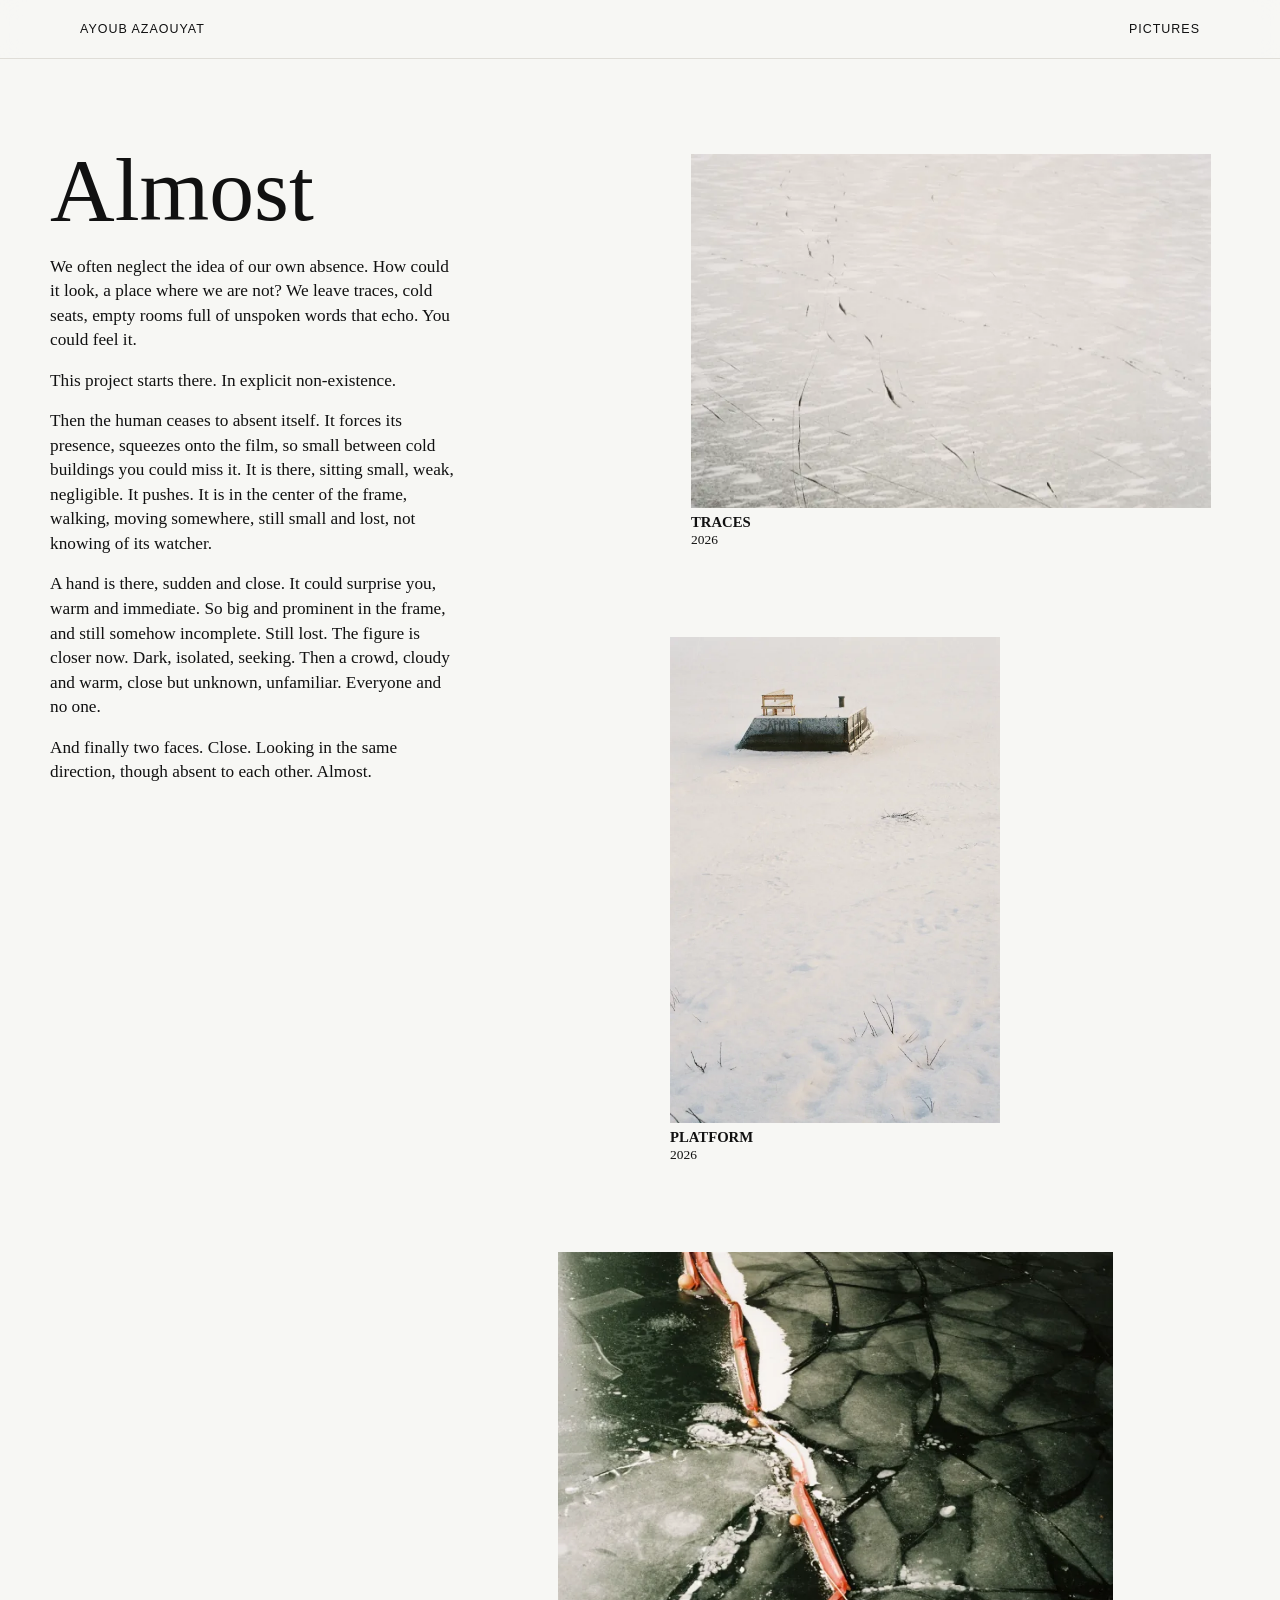
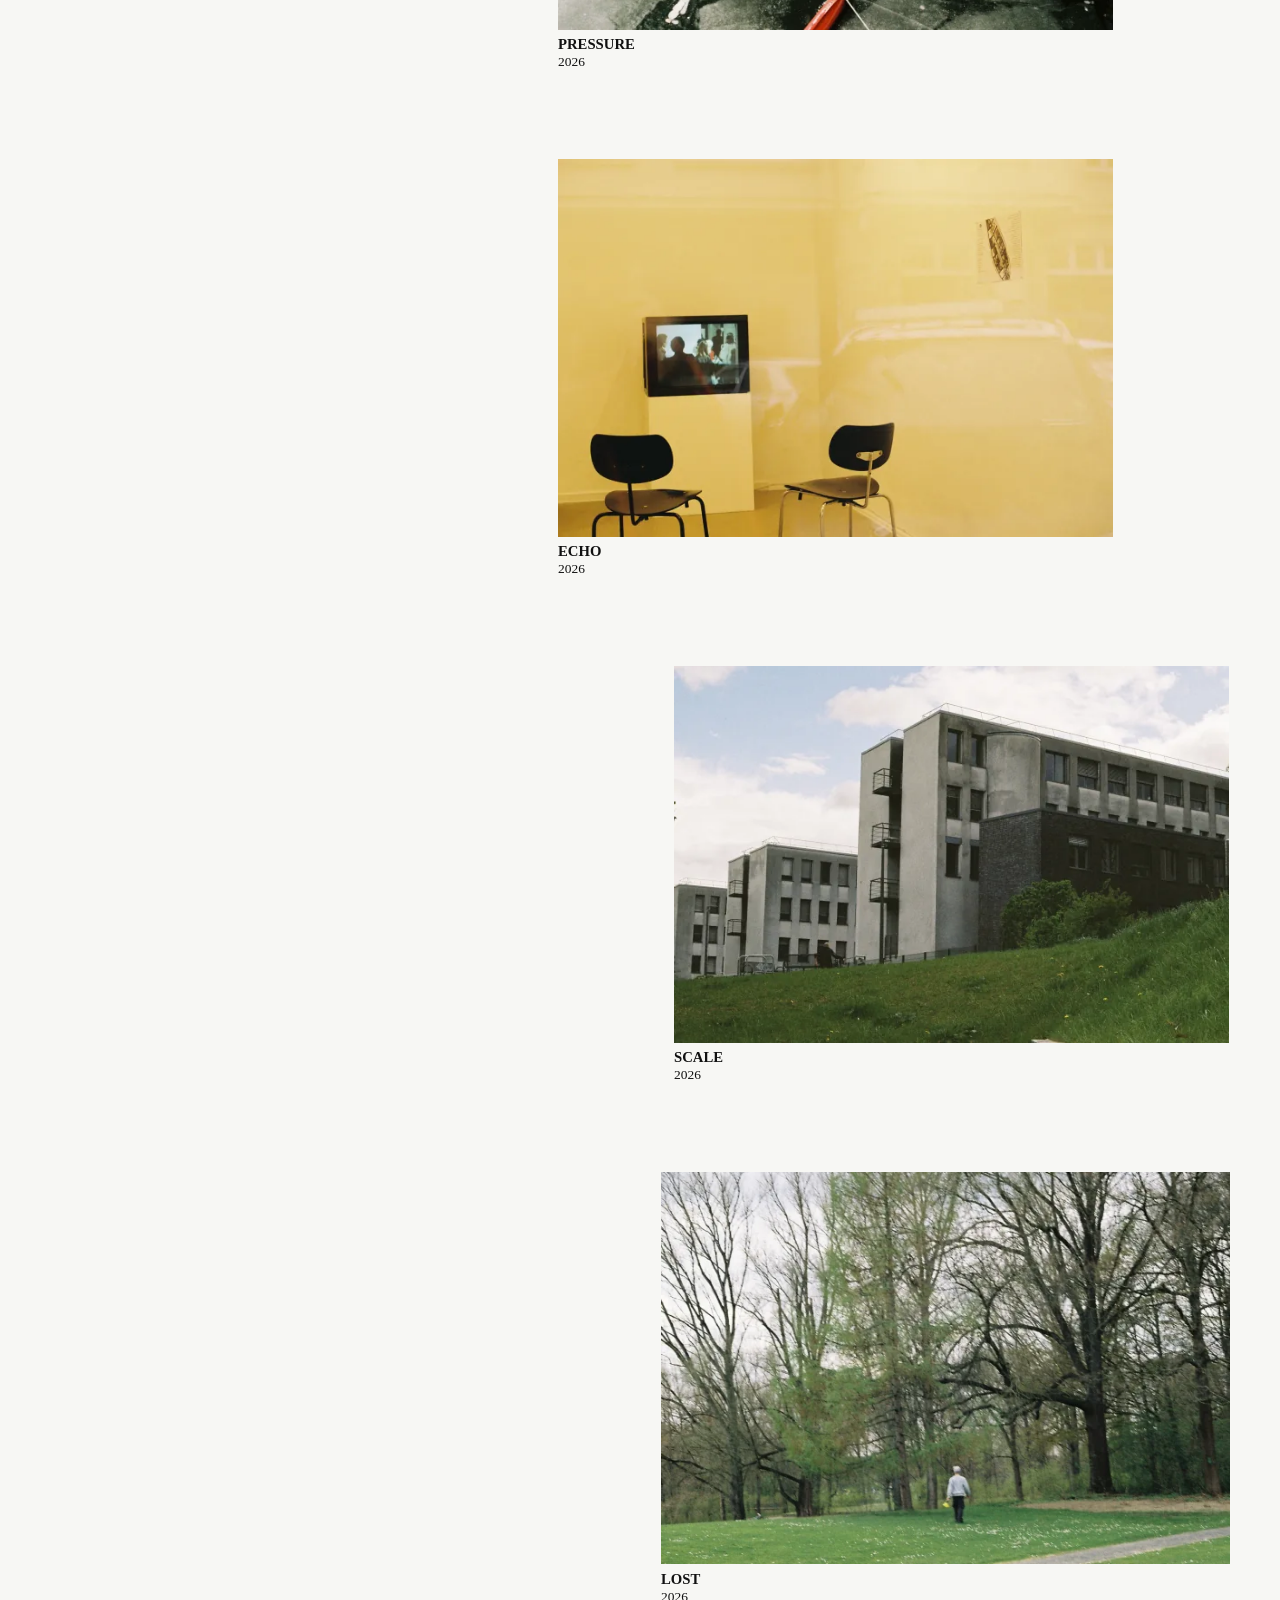
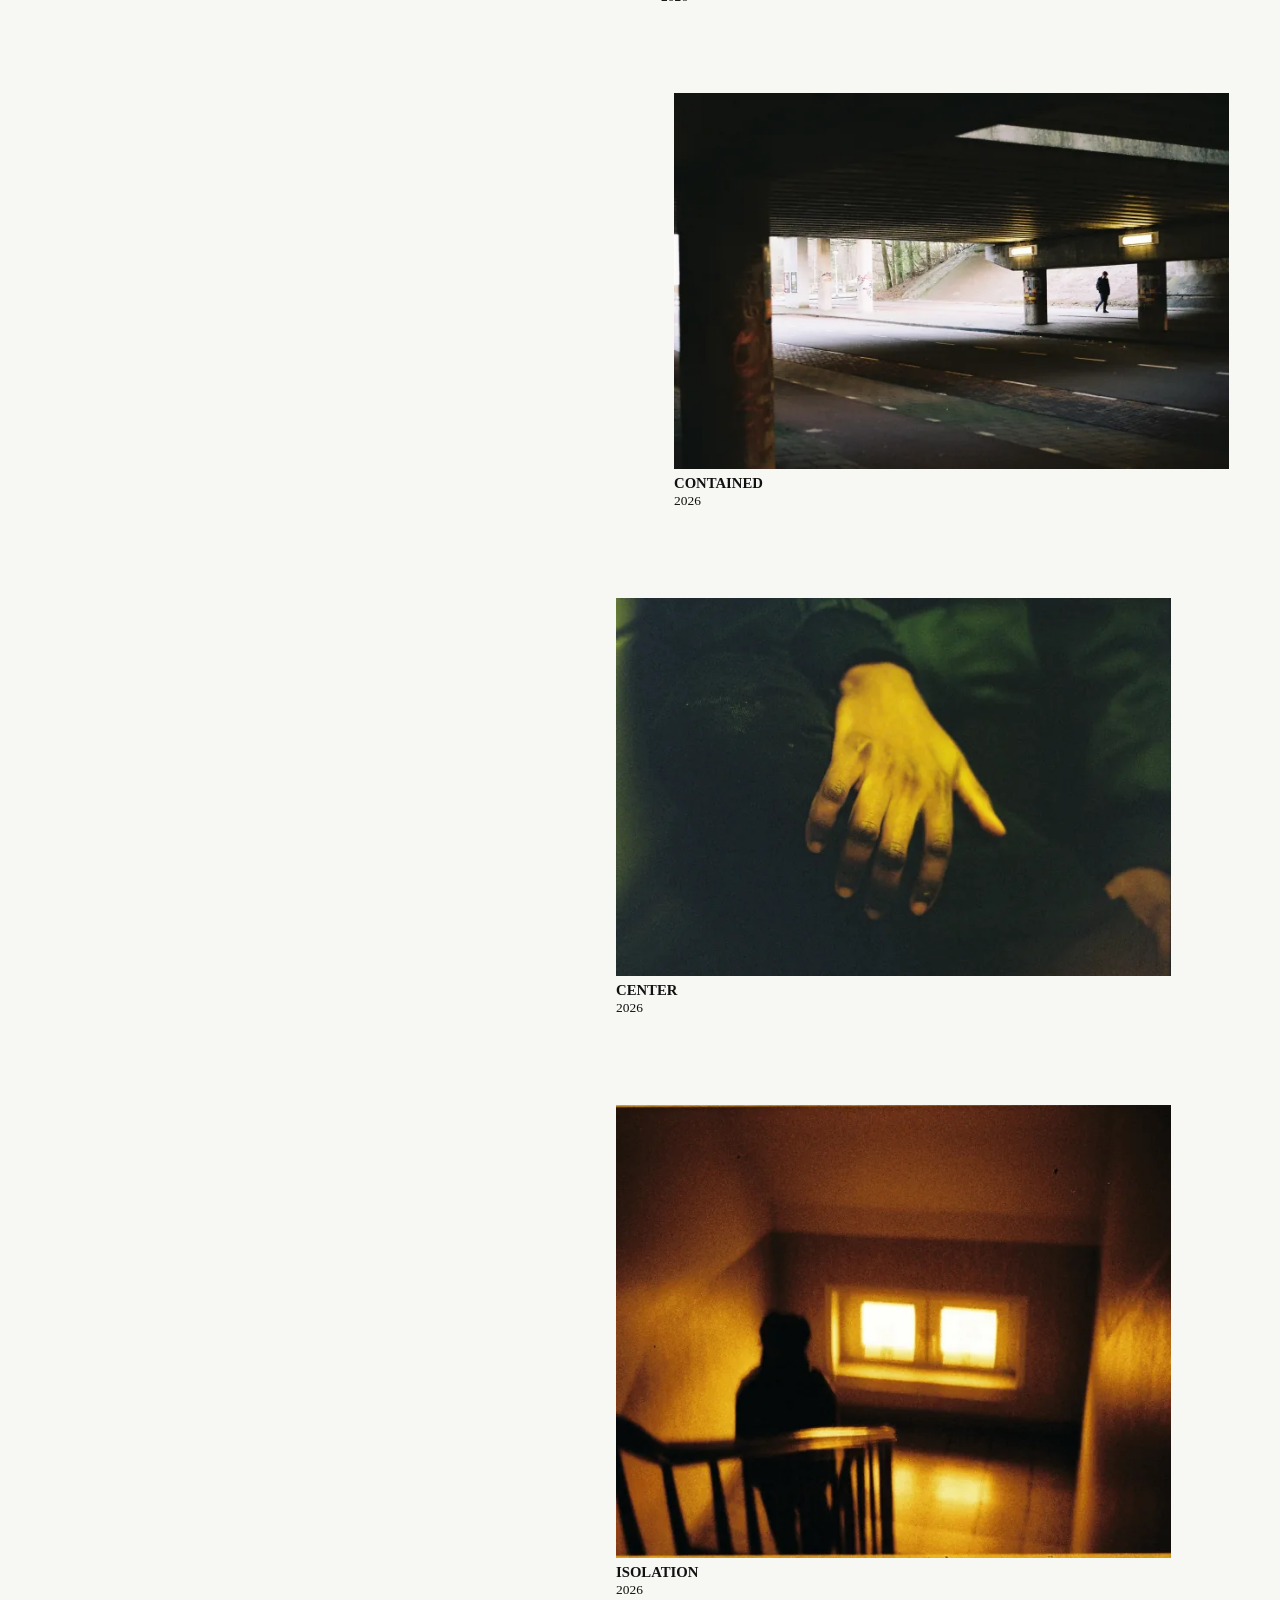
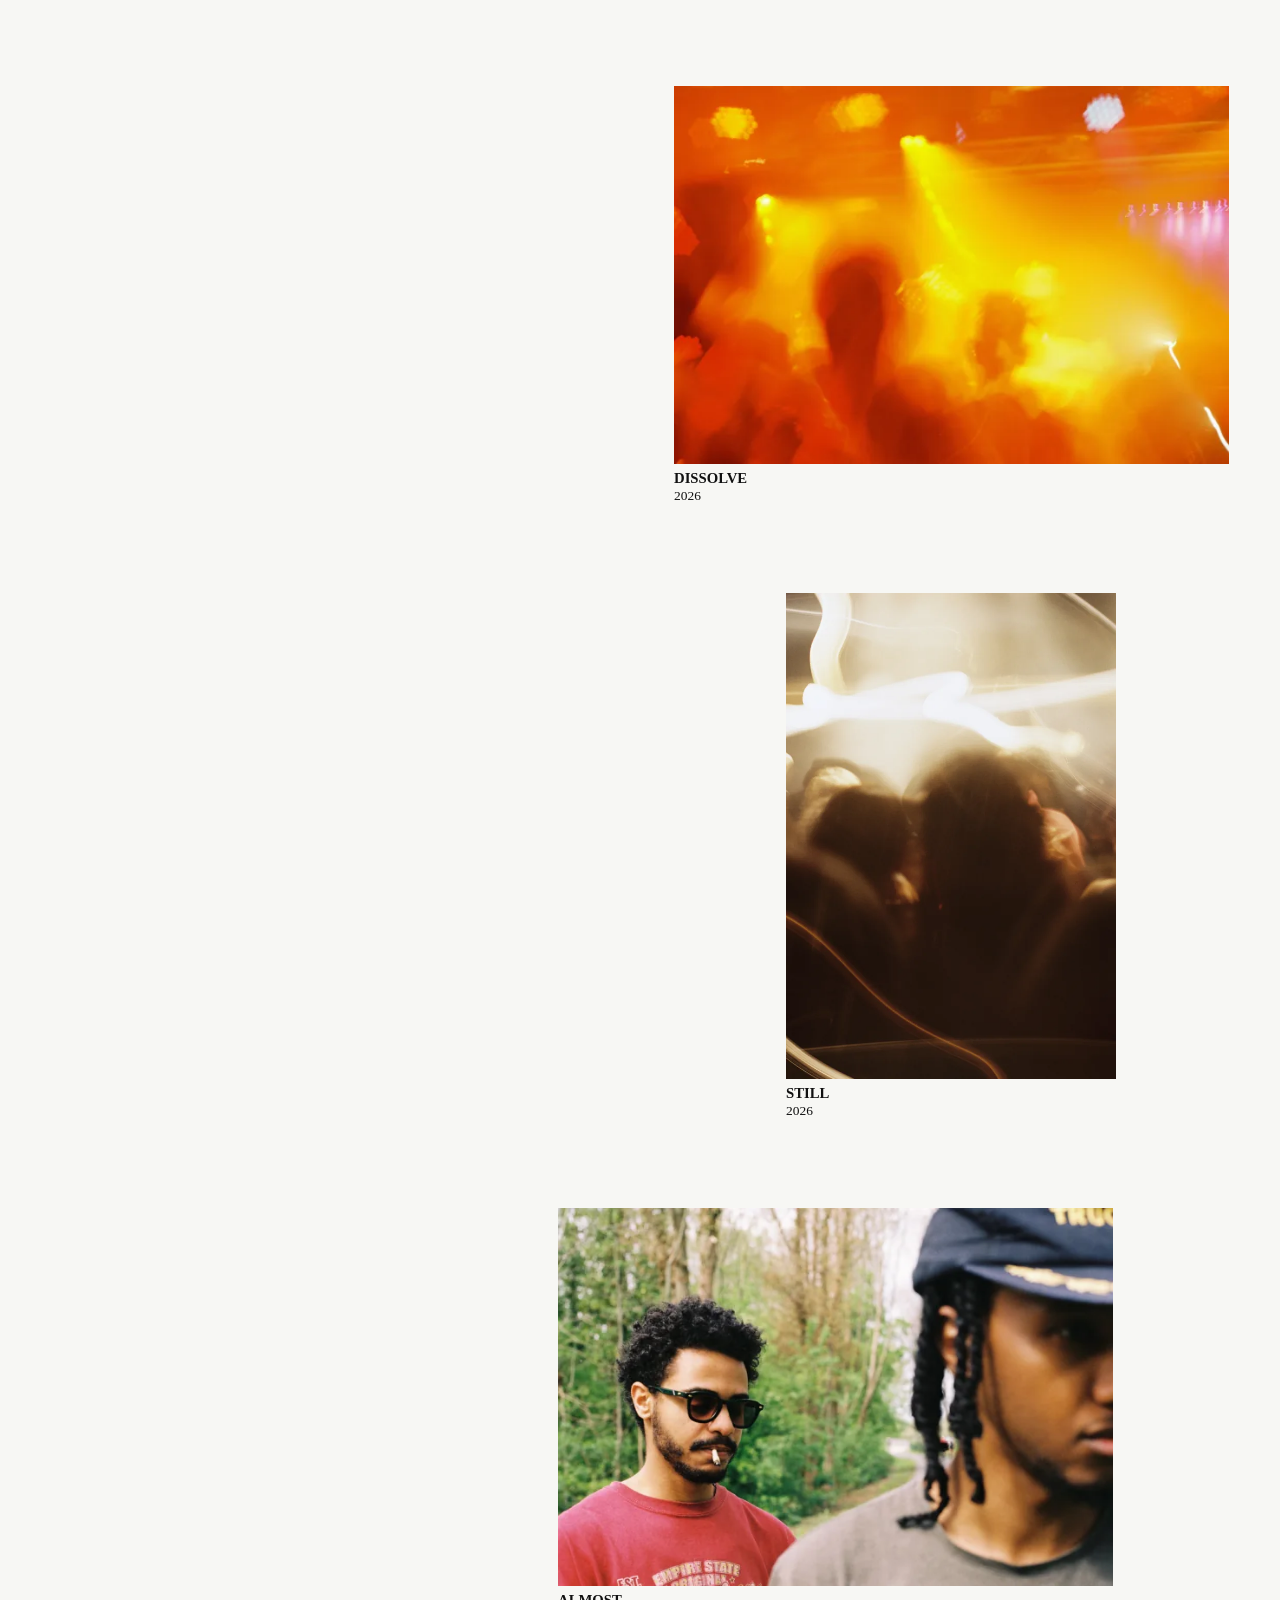
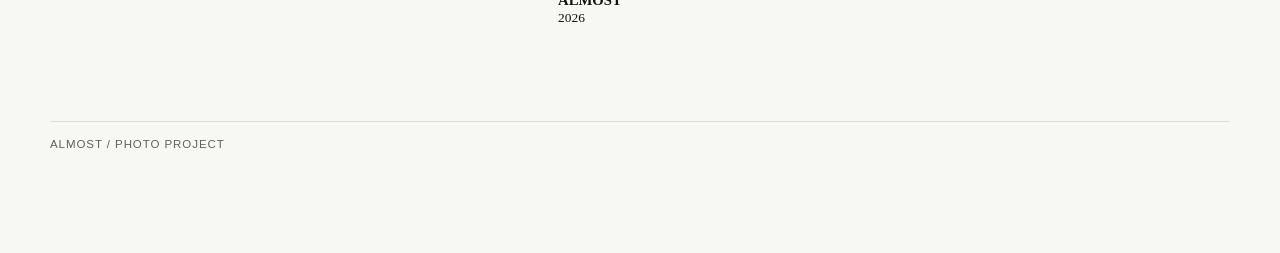
==== commit 123b03d2: "Update Almost page" ====
--- a/almost/index.html
+++ b/almost/index.html
@@ -451,7 +451,7 @@
 			<section class="intro" aria-labelledby="project-title">
 				<h1 id="project-title">Almost</h1>
 				<div class="statement">
-					<p>We often neglect the idea of our own absence. How could it look, a place where we are not? We leave traces, cold seats, empty rooms full of unspoken words that echo. You could feel them.</p>
+					<p>We often neglect the idea of our own absence. How could it look, a place where we are not? We leave traces, cold seats, empty rooms full of unspoken words that echo. You could feel it.</p>
 					<p>This project starts there. In explicit non-existence.</p>
 					<p>Then the human ceases to absent itself. It forces its presence, squeezes onto the film, so small between cold buildings you could miss it. It is there, sitting small, weak, negligible. It pushes. It is in the center of the frame, walking, moving somewhere, still small and lost, not knowing of its watcher.</p>
 					<p>A hand is there, sudden and close. It could surprise you, warm and immediate. So big and prominent in the frame, and still somehow incomplete. Still lost. The figure is closer now. Dark, isolated, seeking. Then a crowd, cloudy and warm, close but unknown, unfamiliar. Everyone and no one.</p>
